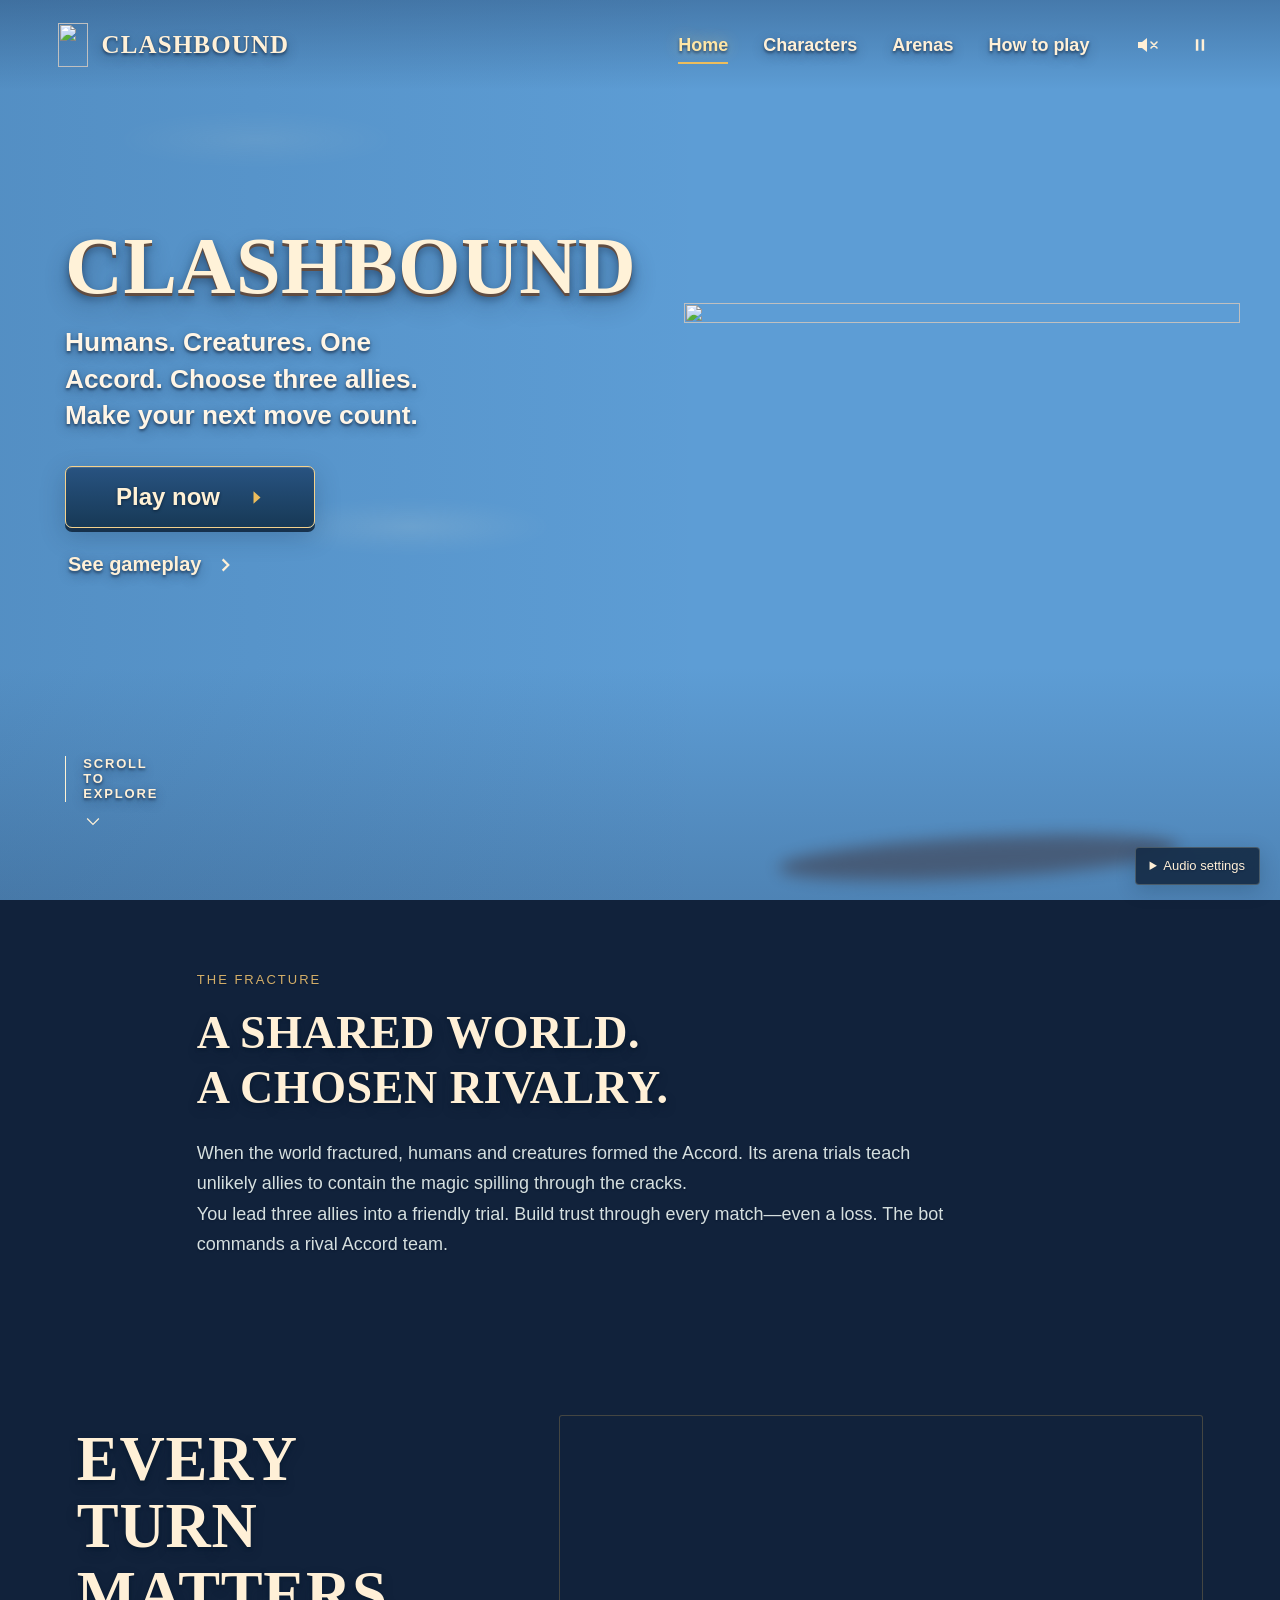
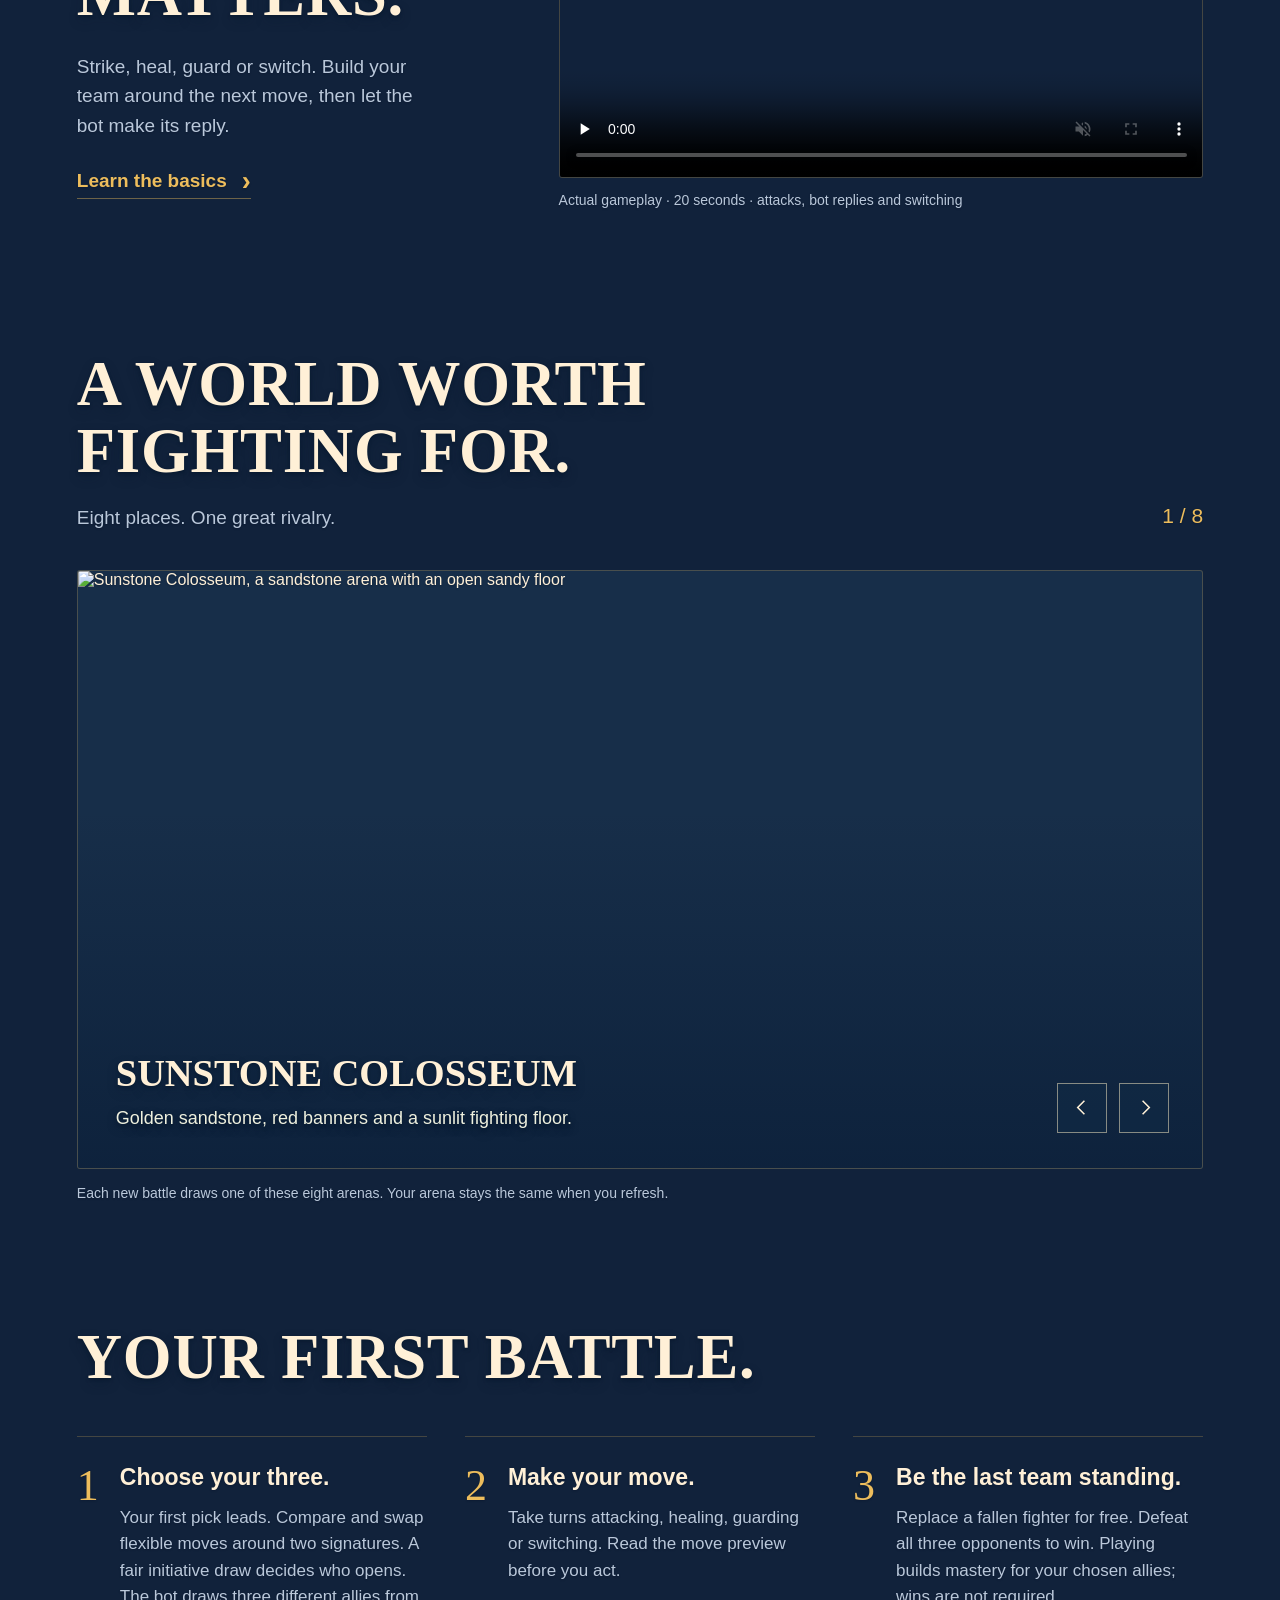
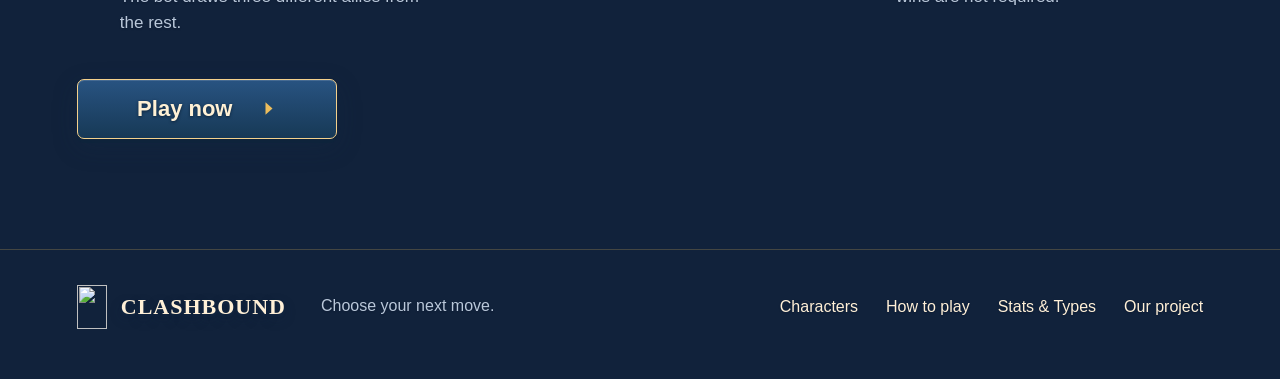
==== frontend/index.html @ 129bef14 "feat: add character mastery, clearer builds and opening initiative" ====
<!doctype html>
<html lang="en">
<head>
  <meta charset="utf-8">
  <meta name="viewport" content="width=device-width, initial-scale=1">
  <meta name="theme-color" content="#18365a">
  <meta name="description" content="Choose three fighters. Outsmart the bot. Clashbound is a turn-based fantasy battle game.">
  <title>Clashbound — Choose your next move</title>
  <link rel="preload" href="assets/homepage/fonts/Cinzel-Variable.ttf" as="font" type="font/ttf" crossorigin>
  <link rel="preload" href="assets/homepage/fonts/Barlow-Regular.ttf" as="font" type="font/ttf" crossorigin>
  <link rel="preload" href="assets/homepage/skyship/skyship.png" as="image">
  <link rel="stylesheet" href="homepage.css?v=presentation1">
  <script src="audio.js?v=presentation2" defer></script>
  <script src="homepage.js?v=presentation1" defer></script>
</head>
<body class="homepage">
  <a class="skip-link" href="#main">Skip to content</a>
  <header class="site-header">
    <a class="wordmark" href="index.html" aria-label="Clashbound home"><img class="brand-emblem" src="assets/homepage/clashbound-emblem.svg" width="34" height="48" alt=""><span class="brand-type">Clashbound</span></a>
    <nav class="desktop-nav" aria-label="Main navigation">
      <a href="#home" aria-current="page">Home</a>
      <a href="characters.html">Characters</a>
      <a href="#arenas">Arenas</a>
      <a href="#how-to-play">How to play</a>
    </nav>
    <div class="header-actions">
      <button class="sound-toggle icon-button" id="sound-toggle" type="button" aria-pressed="false" aria-label="Turn sound on" title="Toggle sound">
        <svg viewBox="0 0 24 24" aria-hidden="true"><path d="M3 9h4l5-4v14l-5-4H3z"/><path class="sound-waves" d="M16 8a6 6 0 0 1 0 8m3-11a10 10 0 0 1 0 14"/><path class="sound-slash" d="m16 9 6 6m0-6-6 6"/></svg><span class="visually-hidden">Sound off</span>
      </button>
      <button class="motion-toggle icon-button" id="motion-toggle" type="button" aria-pressed="false" aria-label="Pause scene animation" title="Pause animation"><svg viewBox="0 0 24 24" aria-hidden="true"><path class="pause-icon" d="M7 5h3v14H7zm7 0h3v14h-3z"/><path class="play-icon" d="m8 5 11 7-11 7z"/></svg></button>
      <button class="menu-toggle" id="menu-toggle" type="button" aria-label="Open navigation" aria-expanded="false" aria-controls="mobile-nav"><span></span><span></span></button>
    </div>
    <nav class="mobile-nav" id="mobile-nav" aria-label="Mobile navigation" hidden><a href="#home">Home</a><a href="characters.html">Characters</a><a href="#arenas">Arenas</a><a href="#how-to-play">How to play</a></nav>
  </header>
  <main id="main">
    <section class="hero" id="home" aria-labelledby="hero-title">
      <div class="hero-backdrop" aria-hidden="true"></div><div class="sky-drift scene-motion" aria-hidden="true"></div><div class="cloud-wisp cloud-one scene-motion" aria-hidden="true"></div><div class="cloud-wisp cloud-two scene-motion" aria-hidden="true"></div><div class="hero-shade" aria-hidden="true"></div>
      <div class="hero-dragon scene-motion"><img class="dragon-portrait" src="assets/homepage/skyship/vesperfang-sunlit-approach.png" width="1672" height="941" alt="Vesperfang flies toward Bastion, its lavender wings and scales catching the sunlight." fetchpriority="high"></div>
      <div class="hero-bastion" role="img" aria-label="Bastion stands on the skyship deck, shield ready and sword raised toward Vesperfang."><div class="bastion-ground"></div><div class="bastion-idle scene-motion"><img src="assets/homepage/skyship/bastion-ready.png" width="1225" height="1284" alt="" fetchpriority="high"><div class="blade-shine scene-motion"></div><i class="armour-glint glint-helmet scene-motion"></i><i class="armour-glint glint-shield scene-motion"></i><i class="armour-glint glint-hilt scene-motion"></i></div></div>
      <div class="hero-copy"><h1 id="hero-title">Clashbound</h1><p>Humans. Creatures. One Accord.<br class="mobile-break"> Choose three allies. Make your next move count.</p><div class="hero-buttons"><a class="gold-button" href="battle.html" data-play><span>Play now</span><svg viewBox="0 0 20 24" aria-hidden="true"><path d="m5 3 10 9-10 9V3Z"/></svg></a><a class="gameplay-link" href="#gameplay">See gameplay <svg viewBox="0 0 16 16" aria-hidden="true"><path d="m5 3 5 5-5 5"/></svg></a></div></div>
      <a class="discover" href="#gameplay"><span class="discover-line"></span><span>Scroll to explore</span><svg viewBox="0 0 24 24" aria-hidden="true"><path d="m5 9 7 7 7-7"/></svg></a>
    </section>
    <section class="accord-section section-wrap" aria-labelledby="accord-title"><p class="eyebrow">THE FRACTURE</p><h2 id="accord-title">A shared world.<br>A chosen rivalry.</h2><p>When the world fractured, humans and creatures formed the Accord. Its arena trials teach unlikely allies to contain the magic spilling through the cracks.</p><p>You lead three allies into a friendly trial. Build trust through every match—even a loss. The bot commands a rival Accord team.</p></section>
    <section class="gameplay-section section-wrap" id="gameplay" aria-labelledby="gameplay-title">
      <div class="gameplay-copy"><h2 id="gameplay-title">Every turn<br>matters.</h2><p>Strike, heal, guard or switch. Build your team around the next move, then let the bot make its reply.</p><a class="text-link" href="#how-to-play">Learn the basics <span aria-hidden="true">›</span></a></div>
      <div class="gameplay-preview">
        <video class="gameplay-video" id="gameplay-video" controls playsinline muted preload="none" poster="assets/homepage/video/gameplay-poster.jpg?v=layout1" aria-label="Actual Clashbound gameplay recording" aria-describedby="gameplay-description">
          <source src="assets/homepage/video/clashbound-gameplay.mp4?v=layout1" type="video/mp4">
          Your browser cannot play this video. <a href="assets/homepage/video/clashbound-gameplay.mp4?v=layout1">Download the gameplay recording</a>.
        </video>
        <p class="demo-meta" id="gameplay-description">Actual gameplay · 20 seconds · attacks, bot replies and switching</p>
      </div>
    </section>
    <section class="arenas-section section-wrap" id="arenas" aria-labelledby="arenas-title"><div class="section-heading"><div><h2 id="arenas-title">A world worth<br>fighting for.</h2><p>Eight places. One great rivalry.</p></div><span class="arena-count" id="arena-count" aria-live="polite">1 / 8</span></div><div class="arena-view"><img id="arena-image" src="assets/homepage/arenas/01-colosseum.png" alt="Sunstone Colosseum, a sandstone arena with an open sandy floor" loading="lazy"><div class="arena-description"><h3 id="arena-name">Sunstone Colosseum</h3><p id="arena-description">Golden sandstone, red banners and a sunlit fighting floor.</p></div><div class="arena-controls"><button id="arena-prev" type="button" aria-label="Previous arena"><svg viewBox="0 0 24 24" aria-hidden="true"><path d="m14 5-7 7 7 7"/></svg></button><button id="arena-next" type="button" aria-label="Next arena"><svg viewBox="0 0 24 24" aria-hidden="true"><path d="m10 5 7 7-7 7"/></svg></button></div></div><p class="gallery-note">Each new battle draws one of these eight arenas. Your arena stays the same when you refresh.</p></section>
    <section class="how-section section-wrap" id="how-to-play" aria-labelledby="how-title"><h2 id="how-title">Your first battle.</h2><ol class="how-steps"><li><span class="step-number" aria-hidden="true">1</span><div><h3>Choose your three.</h3><p>Your first pick leads. Compare and swap flexible moves around two signatures. A fair initiative draw decides who opens. The bot draws three different allies from the rest.</p></div></li><li><span class="step-number" aria-hidden="true">2</span><div><h3>Make your move.</h3><p>Take turns attacking, healing, guarding or switching. Read the move preview before you act.</p></div></li><li><span class="step-number" aria-hidden="true">3</span><div><h3>Be the last team standing.</h3><p>Replace a fallen fighter for free. Defeat all three opponents to win. Playing builds mastery for your chosen allies; wins are not required.</p></div></li></ol><a class="gold-button" href="battle.html" data-play><span>Play now</span><svg viewBox="0 0 20 24" aria-hidden="true"><path d="m5 3 10 9-10 9V3Z"/></svg></a></section>
  </main>
  <footer class="site-footer section-wrap"><a class="wordmark" href="#home"><img class="brand-emblem" src="assets/homepage/clashbound-emblem.svg" width="28" height="40" alt=""><span class="brand-type">Clashbound</span></a><p>Choose your next move.</p><div><a href="characters.html">Characters</a><a href="#how-to-play">How to play</a><a href="guide.html">Stats &amp; Types</a><a href="https://github.com/Zain-ux-lab/Clashbound" target="_blank" rel="noopener noreferrer">Our project</a></div></footer>
  <details class="audio-panel"><summary>Audio settings</summary><div><label for="music-volume">Music <output id="music-value">25%</output></label><input id="music-volume" type="range" min="0" max="100" value="25"><label for="effects-volume">Click sounds <output id="effects-value">40%</output></label><input id="effects-volume" type="range" min="0" max="100" value="40"><p id="audio-status" role="status">Music is enabled. If playback is blocked, click or tap to start.</p></div><p class="music-credit"><a href="https://incompetech.com/music/royalty-free/index.html?Search=Search&amp;isrc=USUAN1100848" target="_blank" rel="noopener noreferrer">Heroic Age</a> by Kevin MacLeod · <a href="https://creativecommons.org/licenses/by/4.0/" target="_blank" rel="noopener noreferrer">CC BY 4.0</a></p></details>
  <audio id="theme-music" src="assets/homepage/audio/heroic-age.mp3" loop preload="none"></audio>
</body>
</html>
---- frontend/homepage.css ----
@font-face{font-family:Cinzel;src:url('assets/homepage/fonts/Cinzel-Variable.ttf') format('truetype');font-style:normal;font-weight:400 900;font-display:swap}
@font-face{font-family:Barlow;src:url('assets/homepage/fonts/Barlow-Regular.ttf') format('truetype');font-style:normal;font-weight:400;font-display:swap}
@font-face{font-family:Barlow;src:url('assets/homepage/fonts/Barlow-SemiBold.ttf') format('truetype');font-style:normal;font-weight:600 800;font-display:swap}
:root{--ink:#11223b;--blue:#18365a;--cream:#fff0d7;--gold:#edbd5c;--muted:#bac8da;--line:rgba(237,189,92,.23);color-scheme:dark;font-family:Barlow,sans-serif;color:var(--cream);background:var(--ink)}
*{box-sizing:border-box}html{scroll-behavior:smooth;scroll-padding-top:28px}body{margin:0;overflow-x:hidden}a{color:inherit;text-decoration:none}button,input{font:inherit}button{color:inherit;cursor:pointer}button:disabled{cursor:wait}button,summary,a{-webkit-tap-highlight-color:transparent}button{border:0}img{max-width:100%;display:block}svg{display:block}button[hidden],[hidden]{display:none!important}h1,h2,h3,p{margin:0}h1,h2{font-family:Cinzel,Georgia,serif;font-weight:600;text-transform:uppercase}h2{font-size:clamp(40px,4.9vw,70px);line-height:1.07;letter-spacing:.012em}h3{font-weight:600;font-size:26px}p{font-size:19px;line-height:1.55;color:var(--muted)}a:focus-visible,button:focus-visible,summary:focus-visible,input:focus-visible{outline:3px solid var(--gold);outline-offset:6px}::selection{background:#bf8538;color:#fff}section{scroll-margin-top:24px}.section-wrap{max-width:1440px;margin:0 auto;padding:0 6%}.visually-hidden{position:absolute;width:1px;height:1px;margin:-1px;padding:0;border:0;overflow:hidden;clip:rect(0,0,0,0);white-space:nowrap}.skip-link{position:fixed;z-index:100;left:20px;top:-100px;padding:14px 20px;background:var(--cream);color:var(--ink)}.skip-link:focus{top:16px}
.site-header{position:absolute;top:0;left:0;width:100%;z-index:10;display:flex;align-items:center;gap:36px;padding:23px 4.5%;background:linear-gradient(#132c5050,transparent)}.wordmark{display:inline-flex;align-items:center;gap:14px;flex-shrink:0}.brand-emblem{width:30px;height:44px}.brand-type{font-family:Cinzel,Georgia,serif;font-weight:600;text-transform:uppercase;font-size:25px;letter-spacing:.045em}.desktop-nav{margin-left:auto;display:flex;align-items:center;gap:35px}.desktop-nav a{position:relative;font-size:18px;font-weight:600;padding:11px 0;transition:color .2s,text-shadow .2s}.desktop-nav a:after{content:'';position:absolute;left:0;bottom:3px;width:100%;height:2px;background:var(--gold);transform:scaleX(0);transition:transform .2s;transform-origin:left}.desktop-nav a:hover,.desktop-nav a[aria-current=page]{color:#ffe6a5;text-shadow:0 0 16px #ffcf6970}.desktop-nav a:hover:after,.desktop-nav a[aria-current=page]:after{transform:scaleX(1)}.header-actions{display:flex;gap:9px;align-items:center}.icon-button,.sound-toggle{width:44px;height:44px;background:transparent;display:grid;place-items:center;border:1px solid transparent;border-radius:50%;transition:background .2s,box-shadow .2s}.icon-button:hover,.sound-toggle:hover{background:#152e596b;box-shadow:0 0 18px #efc66733}.sound-toggle svg{width:24px;height:24px;fill:var(--cream)}.sound-toggle svg path:not(:first-child){stroke:var(--cream);stroke-width:1.6;fill:none;stroke-linecap:round}.sound-toggle .sound-waves{display:none}.sound-toggle[aria-pressed=true] .sound-waves{display:block}.sound-toggle[aria-pressed=true] .sound-slash{display:none}.motion-toggle svg{width:20px;height:20px;fill:var(--cream)}.motion-toggle .play-icon{display:none}.motion-toggle[aria-pressed=true] .play-icon{display:block}.motion-toggle[aria-pressed=true] .pause-icon{display:none}.menu-toggle{display:none;width:44px;height:44px;background:transparent;padding:11px}.menu-toggle span{height:2px;display:block;margin:6px 0;background:var(--cream)}.mobile-nav{position:absolute;top:76px;left:4%;right:4%;padding:15px;background:#11243af5;border:1px solid var(--line);box-shadow:0 15px 40px #07162855}.mobile-nav a{display:block;padding:15px;font-size:20px}
.hero{height:100svh;min-height:650px;max-height:1100px;position:relative;isolation:isolate;overflow:hidden;background:#5d9dd5}.hero-backdrop,.sky-drift,.hero-shade{position:absolute;inset:0;z-index:-3}.hero-backdrop{background:url('assets/homepage/skyship/skyship.png') center/cover no-repeat}.sky-drift{background:url('assets/homepage/skyship/skyship.png') center/cover no-repeat;mask-image:linear-gradient(90deg,#000 0 58%,transparent 82%),linear-gradient(#000,transparent 55%);mask-composite:intersect;animation:sky-drift 24s ease-in-out infinite alternate;opacity:.32;z-index:-2}.hero-shade{z-index:-1;background:linear-gradient(90deg,#17345422,transparent 55%),linear-gradient(0deg,#19274238,transparent 26%)}.cloud-wisp{position:absolute;z-index:-2;width:24%;height:7%;background:#fff9df;border-radius:50%;filter:blur(18px);opacity:.12;animation:cloud-drift 35s ease-in-out infinite alternate;pointer-events:none;mask-image:radial-gradient(ellipse,#000,transparent 69%)}.cloud-one{left:20%;top:55%}.cloud-two{left:8%;top:12%;animation-duration:45s;opacity:.08}.hero-copy{position:absolute;z-index:3;left:5.1%;top:25%;width:49%;max-width:780px}.hero-copy h1{font-size:clamp(58px,7.15vw,125px);line-height:1.02;color:#fff2d8;white-space:nowrap;letter-spacing:.012em;text-shadow:0 3px 0 #614d42,0 5px 9px #173152a6,0 12px 25px #11213b55}.hero-copy p{max-width:400px;color:#fff5e6;font-size:clamp(20px,2.05vw,30px);font-weight:600;line-height:1.4;margin-top:17px;text-shadow:0 2px 8px #234875b0}.mobile-break{display:none}.hero-buttons{display:flex;flex-direction:column;align-items:flex-start;margin-top:32px;gap:19px}.gold-button{position:relative;display:flex;align-items:center;justify-content:center;gap:30px;min-width:250px;min-height:62px;padding:15px 28px;background:linear-gradient(180deg,#285381,#173956);color:#fff1d5;font-size:24px;font-weight:600;border:1px solid #f4d18c;border-radius:7px;box-shadow:inset 0 1px 0 #ffffff24,0 4px 0 #0d243bd9,0 8px 24px #142c4840;transition:background .25s,box-shadow .25s,transform .25s}.gold-button:before{content:none}.gold-button:hover{background:linear-gradient(180deg,#326393,#1d4268);box-shadow:inset 0 1px 0 #ffffff38,0 4px 0 #0d243bd9,0 0 24px #f6ce7855;transform:translateY(-2px)}.gold-button:focus-visible{outline-offset:4px;outline-color:#fff0b7}.gold-button svg{width:14px;height:21px;fill:var(--gold)}.gameplay-link{display:flex;align-items:center;gap:16px;font-size:20px;font-weight:600;padding:6px 3px;text-shadow:0 2px 7px #24375395}.gameplay-link svg{width:18px;height:18px;stroke:currentColor;stroke-width:2;fill:none}.gameplay-link:hover{color:#fff0aa}.hero-bastion{position:absolute;bottom:1.5%;right:3.1%;width:43.5%;max-width:760px;z-index:2;pointer-events:none}.bastion-idle{position:relative;transform-origin:55% 95%;animation:breathe 5s ease-in-out infinite}.bastion-idle>img{width:100%;height:auto}.bastion-ground{position:absolute;bottom:1.5%;left:17%;right:11%;height:7%;border-radius:50%;background:#392222;filter:blur(8px);opacity:.43;transform:rotate(-3deg)}.blade-shine{position:absolute;inset:0;background:linear-gradient(116deg,transparent 0 30%,#fffbe9bb 31%,#fff 32%,transparent 34% 100%);mask:url('assets/homepage/skyship/bastion-ready.png') center/100% 100% no-repeat;clip-path:polygon(22% 0,43% 0,76% 25%,65% 32%,25% 10%);opacity:0;animation:blade-shine 8s ease-in-out infinite;background-size:250% 100%;pointer-events:none}.armour-glint{position:absolute;width:23px;height:23px;background:radial-gradient(circle,#fffbe7 0 5%,transparent 42%);opacity:0;animation:glint 8s ease-in-out infinite}.armour-glint:before,.armour-glint:after{content:'';position:absolute;inset:48% 0;background:linear-gradient(90deg,transparent,#fff,transparent)}.armour-glint:after{transform:rotate(90deg)}.glint-helmet{left:47%;top:24%;animation-delay:1.3s}.glint-shield{left:16%;top:48%;animation-delay:3.9s}.glint-hilt{left:68%;top:29%;animation-delay:6s}.hero-dragon{position:absolute;left:29%;top:-9%;width:42%;z-index:1;pointer-events:auto;animation:flight-bob 7s ease-in-out infinite}.dragon-portrait{width:100%;height:auto;display:block;filter:drop-shadow(0 5px 4px #1a29553b);transition:filter .5s ease,transform .5s ease}.hero-dragon noscript img{transform:scaleX(-1)}.discover{position:absolute;left:5.1%;bottom:7.7%;font-size:13px;letter-spacing:.14em;display:grid;grid-template-columns:1px auto;grid-template-rows:auto auto;column-gap:17px;align-items:end;max-width:100px;text-transform:uppercase;font-weight:600;text-shadow:0 1px 5px #142f58}.discover-line{grid-row:1/3;height:46px;width:1px;background:#fff3d5;align-self:start}.discover svg{width:20px;height:20px;stroke:var(--cream);fill:none;stroke-width:1.5;margin-top:10px;animation:scroll-nudge 3s ease-in-out infinite}
.gameplay-section{display:grid;grid-template-columns:1fr 1.6fr;gap:7%;align-items:center;padding-top:120px;padding-bottom:125px}.gameplay-copy p{max-width:350px;margin:24px 0}.text-link{display:inline-flex;align-items:center;gap:15px;color:var(--gold);font-size:19px;font-weight:600;background:transparent;padding:6px 0;border-bottom:1px solid #edbd5c6b}.text-link:hover{color:#ffe5a1}.text-link span{font-size:27px;line-height:.7}.gameplay-video{display:block;width:100%;height:auto;aspect-ratio:16/9;object-fit:contain;background:#11223b;border:1px solid var(--line);border-radius:3px}.demo-meta{padding-top:12px;color:var(--muted);font-size:14px;line-height:1.5}.arenas-section{padding-top:15px;padding-bottom:120px}.section-heading{display:flex;justify-content:space-between;align-items:end;gap:30px;margin-bottom:38px}.section-heading p{margin-top:18px}.arena-count{font-size:21px;color:var(--gold);margin-bottom:4px;white-space:nowrap}.arena-view{position:relative;aspect-ratio:16/8.5;overflow:hidden;border:1px solid var(--line);border-radius:3px;background:#172e49}.arena-view>img{width:100%;height:100%;object-fit:cover}.arena-view:after{content:'';position:absolute;inset:40% 0 0;background:linear-gradient(transparent,#0c203ad9)}.arena-description{position:absolute;z-index:1;bottom:35px;left:38px;right:180px}.arena-description h3{font-family:Cinzel,Georgia,serif;font-weight:600;text-transform:uppercase;font-size:clamp(28px,3vw,42px);line-height:1.1}.arena-description p{margin-top:10px;font-size:18px;color:#eef0de}.arena-controls{position:absolute;right:33px;bottom:35px;display:flex;gap:12px;z-index:2}.arena-controls button{width:50px;height:50px;background:#122c4770;border:1px solid #fff0c680;display:grid;place-items:center;transition:background .2s}.arena-controls button:hover{background:#edbd5c;color:#153353}.arena-controls svg{fill:none;stroke:currentColor;stroke-width:1.6;width:23px;height:23px}.gallery-note{font-size:14px;margin-top:14px}.how-section{padding-bottom:110px}.how-steps{list-style:none;display:grid;grid-template-columns:repeat(3,1fr);gap:38px;padding:0;margin:45px 0 42px}.how-steps li{display:flex;gap:21px;padding-top:27px;border-top:1px solid var(--line)}.step-number{font-family:Cinzel,Georgia,serif;color:var(--gold);font-size:44px;line-height:1}.how-steps h3{font-size:23px;line-height:1.2}.how-steps p{font-size:17px;margin-top:13px}.how-section>.gold-button{width:260px;font-size:22px;min-height:60px}.site-footer{padding-top:35px;padding-bottom:50px;border-top:1px solid var(--line);display:flex;align-items:center;gap:35px}.site-footer .brand-type{font-size:22px}.site-footer p{font-size:16px}.site-footer>div{display:flex;gap:28px;margin-left:auto;font-size:16px}.site-footer a:hover{color:var(--gold)}.audio-panel{position:fixed;right:20px;bottom:15px;z-index:20;font-size:13px;color:var(--cream);background:#162d48ed;border:1px solid #fff4cd35;box-shadow:0 5px 20px #06172c33;border-radius:4px;backdrop-filter:blur(12px)}.audio-panel summary{cursor:pointer;padding:10px 14px;min-height:36px}.audio-panel>div{width:250px;padding:10px 18px 17px}.audio-panel label{display:flex;justify-content:space-between;margin:10px 0 7px;font-size:15px}.audio-panel input{width:100%;accent-color:var(--gold)}.audio-panel p{font-size:13px;line-height:1.4;margin-top:12px}
.characters-page .site-header{position:relative;background:var(--blue);border-bottom:1px solid var(--line)}.characters-page .sound-toggle span{display:none}.button{display:inline-flex;align-items:center;justify-content:center;padding:13px 22px;font-size:18px;background:var(--gold);color:var(--ink);font-weight:600}.button-outline{background:transparent;color:var(--cream);border:1px solid var(--line)}.button:hover{border-color:var(--gold);box-shadow:0 0 16px #edbd5c30}.button-small{font-size:16px;padding:11px 17px}.character-catalog{padding-top:70px;padding-bottom:85px}.catalog-title{display:flex;justify-content:space-between;align-items:end;gap:45px}.catalog-title h1{font-size:clamp(45px,6vw,80px)}.catalog-title p{max-width:440px}.character-index{display:flex;flex-wrap:wrap;gap:10px 20px;margin:36px 0 55px;padding:20px 0;border-block:1px solid var(--line)}.character-index a{font-size:17px;color:var(--gold)}.character-index a:hover{text-decoration:underline}.catalog-grid{display:grid;grid-template-columns:repeat(2,1fr);gap:35px}.catalog-character{display:grid;grid-template-columns:42% 58%;align-items:center;position:relative;padding:35px 20px;border:1px solid var(--line);background:linear-gradient(135deg,#21415d50,transparent);min-height:335px;scroll-margin-top:20px}.catalog-art{height:250px;display:flex;align-items:center;justify-content:center}.catalog-art img{width:100%;max-height:100%;object-fit:contain;filter:drop-shadow(0 8px 10px #030e2490)}.catalog-copy{padding:0 12px 0 20px}.catalog-copy h2{font-size:clamp(24px,2.8vw,40px);overflow-wrap:anywhere}.catalog-copy .category,.catalog-copy>span{color:var(--gold);font-size:14px}.catalog-copy .character-archetype{font-weight:600;margin:10px 0;color:var(--cream);font-size:17px}.catalog-copy p{font-size:16px;margin:12px 0 16px}.catalog-copy a{font-size:16px;color:var(--gold)}.catalog-copy a:hover{text-decoration:underline}
@keyframes flight-bob{0%,100%{translate:0 0}50%{translate:0 -5px}}@keyframes breathe{0%,100%{scale:1 1}50%{scale:1 1.004}}@keyframes sky-drift{from{translate:0 0;scale:1}to{translate:14px -3px;scale:1.025}}@keyframes cloud-drift{from{translate:0 0}to{translate:90px -8px}}@keyframes blade-shine{0%,12%,45%,100%{opacity:0;background-position:0 0}18%{opacity:.85}32%{opacity:.9;background-position:100% 0}40%{opacity:0;background-position:100% 0}}@keyframes glint{0%,10%,22%,100%{opacity:0;scale:.3}15%{opacity:.85;scale:1}}@keyframes scroll-nudge{0%,75%,100%{translate:0 0}85%{translate:0 5px}}
.motion-paused .scene-motion,.page-paused *,.hero-offscreen .scene-motion{animation-play-state:paused!important}.motion-paused .discover svg{animation-play-state:paused}
@media(min-width:1700px){.hero-copy{top:25%;left:7%}.hero-bastion{right:6%}.hero-dragon{left:29%;width:42%;top:-7%}.discover{left:7%}}
@media(max-width:1050px){.site-header{gap:20px;padding:18px 4%}.desktop-nav{gap:22px}.brand-type{font-size:22px}.hero-copy{top:27%;width:51%}.hero-copy h1{font-size:7.5vw}.hero-copy p{font-size:22px;max-width:400px}.hero-bastion{width:49%;right:0}.hero-dragon{left:33%;width:48%;top:8%}.gameplay-section{gap:5%;grid-template-columns:1fr 1.4fr}.how-steps{gap:25px}.how-steps li{gap:15px}.catalog-grid{gap:20px}.catalog-character{grid-template-columns:40% 60%;padding:25px 12px}.catalog-art{height:210px}.catalog-copy{padding-left:15px}.catalog-title p{font-size:17px}.characters-page .desktop-nav{gap:18px}.characters-page .brand-type{font-size:19px}.characters-page .button-small{padding:10px}}
@media(max-width:760px){.desktop-nav{display:none}.header-actions{margin-left:auto;gap:4px}.site-header{padding:15px 5%}.brand-type{font-size:22px}.brand-emblem{height:39px;width:28px}.menu-toggle{display:block}.hero{min-height:870px;max-height:none;height:100svh}.hero-backdrop{background-position:61% center}.sky-drift{background-position:61% center}.hero-copy{top:135px;left:6%;width:88%;max-width:520px}.hero-copy h1{font-size:14vw;max-width:100%}.hero-copy p{font-size:22px;line-height:1.3;max-width:290px;margin-top:16px}.mobile-break{display:block}.hero-buttons{margin-top:25px;gap:13px}.gold-button{font-size:23px;min-width:245px;min-height:58px;padding:13px 27px}.gameplay-link{font-size:18px}.hero-dragon{width:68%;left:1%;top:44%;z-index:1}.hero-bastion{width:87%;right:-15%;bottom:1.5%;max-width:620px}.bastion-ground{left:20%;right:10%;height:5%}.discover{bottom:8%;left:6%;font-size:11px;max-width:90px}.gameplay-section{grid-template-columns:1fr;padding-top:70px;padding-bottom:75px;gap:30px}.gameplay-copy p{max-width:520px}.gameplay-copy h2 br{display:none}.section-wrap{padding-left:6%;padding-right:6%}h2{font-size:43px}.arena-view{aspect-ratio:4/3}.arena-description{left:23px;bottom:75px;right:24px}.arena-description h3{font-size:30px}.arena-description p{font-size:16px;max-width:390px}.arena-controls{bottom:18px;right:20px}.arena-controls button{width:42px;height:42px}.arenas-section{padding-bottom:70px}.section-heading{margin-bottom:25px}.section-heading p{font-size:18px}.how-steps{grid-template-columns:1fr;gap:20px;margin:30px 0}.how-steps li{padding-top:22px;gap:25px}.how-steps p{max-width:490px}.how-section{padding-bottom:70px}.site-footer{flex-wrap:wrap;gap:20px;padding-top:30px;padding-bottom:85px}.site-footer>div{width:100%;margin-left:0;gap:25px}.site-footer p{margin-left:auto}.audio-panel{right:12px;bottom:12px}.catalog-title{display:block}.catalog-title p{margin-top:22px}.catalog-grid{grid-template-columns:1fr}.catalog-character{min-height:315px;padding:25px;grid-template-columns:42% 58%}.catalog-copy h2{font-size:33px}.character-catalog{padding-top:50px}.characters-page .button-small{display:none}.catalog-art{height:265px}}
@media(max-width:420px){.hero-copy h1{font-size:14.5vw}.hero{min-height:820px}.brand-type{font-size:20px}.site-header{gap:8px}.wordmark{gap:9px}.icon-button,.sound-toggle{width:38px;height:40px}.menu-toggle{width:38px}.hero-dragon{width:72%;top:46%}.hero-bastion{width:93%;right:-22%;bottom:3%}.discover{bottom:7%}.catalog-character{padding:25px 10px}.catalog-copy{padding-left:14px}.catalog-copy h2{font-size:28px}.catalog-art{height:230px}.site-footer p{width:100%;margin:0}}
@media(max-height:540px) and (orientation:landscape){.hero{height:100svh;min-height:360px}.site-header{padding:8px 4%}.brand-emblem{height:33px;width:24px}.brand-type{font-size:21px}.desktop-nav{display:none}.menu-toggle{display:block}.header-actions{margin-left:auto}.hero-copy{top:25%;left:5%;width:49%}.hero-copy h1{font-size:8vw}.hero-copy p{font-size:18px;margin-top:10px;max-width:340px}.mobile-break{display:none}.hero-buttons{margin-top:20px;gap:9px}.gold-button{min-height:47px;min-width:205px;font-size:21px;padding:9px 23px}.gameplay-link{font-size:16px}.hero-bastion{width:38%;right:3%;bottom:0;max-width:none}.hero-dragon{width:42%;left:33%;top:0%}.discover{display:none}.hero-backdrop,.sky-drift{background-position:center}.audio-panel{font-size:11px}.audio-panel summary{padding:8px 10px;min-height:32px}}
@media(prefers-reduced-motion:reduce){html{scroll-behavior:auto}*,*:before,*:after{animation:none!important;transition:none!important}.blade-shine,.armour-glint{opacity:0!important}}
/* The two fighters face each other across the open sky. */
.dragon-portrait{transform:none}.hero-dragon noscript img{transform:none}

@media (min-width:761px) and (max-width:1050px) and (min-height:730px){.hero-bastion{width:62%;right:-5%;bottom:1.5%}.hero-dragon{width:56%;left:38%;top:11%}.hero-copy{top:25%;width:53%}}

.audio-settings{width:250px;padding:10px 18px 17px}.characters-page .audio-panel summary{list-style:none}

/* A steady dragon pose gets a restrained response to the pointer. */
@media (hover:hover){.hero-dragon:hover .dragon-portrait{filter:drop-shadow(0 0 13px #9768c755);transform:translateY(-3px) scale(1.015)}}
.motion-paused .hero-dragon:hover .dragon-portrait{transform:none}
.gold-button:active{transform:translateY(1px);box-shadow:inset 0 1px 0 #ffffff24,0 1px 0 #0d243bd9}
/* Soft text shadows keep the homepage readable against its artwork. */
.homepage{text-shadow:0 1px 2px #06102455}
.homepage .site-header,.homepage .hero-copy p,.homepage .gameplay-link,.homepage .discover{text-shadow:0 2px 3px #132844b3,0 4px 12px #13284466}
.homepage .brand-type{text-shadow:0 2px 3px #132844b3,0 5px 12px #13284466}
.homepage .desktop-nav a:hover,.homepage .desktop-nav a[aria-current=page]{text-shadow:0 2px 3px #132844b3,0 0 16px #ffcf6970}
.homepage h2,.homepage .arena-description h3{text-shadow:0 2px 3px #07182c99,0 5px 12px #07182c55}
.homepage .arena-description p,.homepage .demo-hud,.homepage .demo-caption{text-shadow:0 2px 3px #07182cb3,0 4px 9px #07182c80}
.homepage .gold-button{text-shadow:0 1px 3px #06182cc0}

/* Fit the complete name inside the hero copy, including narrow screens. */
.hero-copy{container-type:inline-size}
.hero-copy h1{font-size:clamp(28px,12.8cqi,110px);max-width:100%;letter-spacing:.006em}

.music-credit{padding:0 14px 12px;font-size:12px;line-height:1.5;max-width:250px}.music-credit a{text-decoration:underline;text-underline-offset:3px}

.accord-section{padding-top:70px;padding-bottom:35px;max-width:1040px;margin:auto}.accord-section .eyebrow{color:#d4af69;letter-spacing:2px;font-size:13px}.accord-section h2{font-family:Cinzel,serif;font-size:clamp(28px,4vw,46px);line-height:1.2;margin:15px 0 22px}.accord-section>p:not(.eyebrow){font-size:18px;line-height:1.7;max-width:760px;color:#d5dfdf}
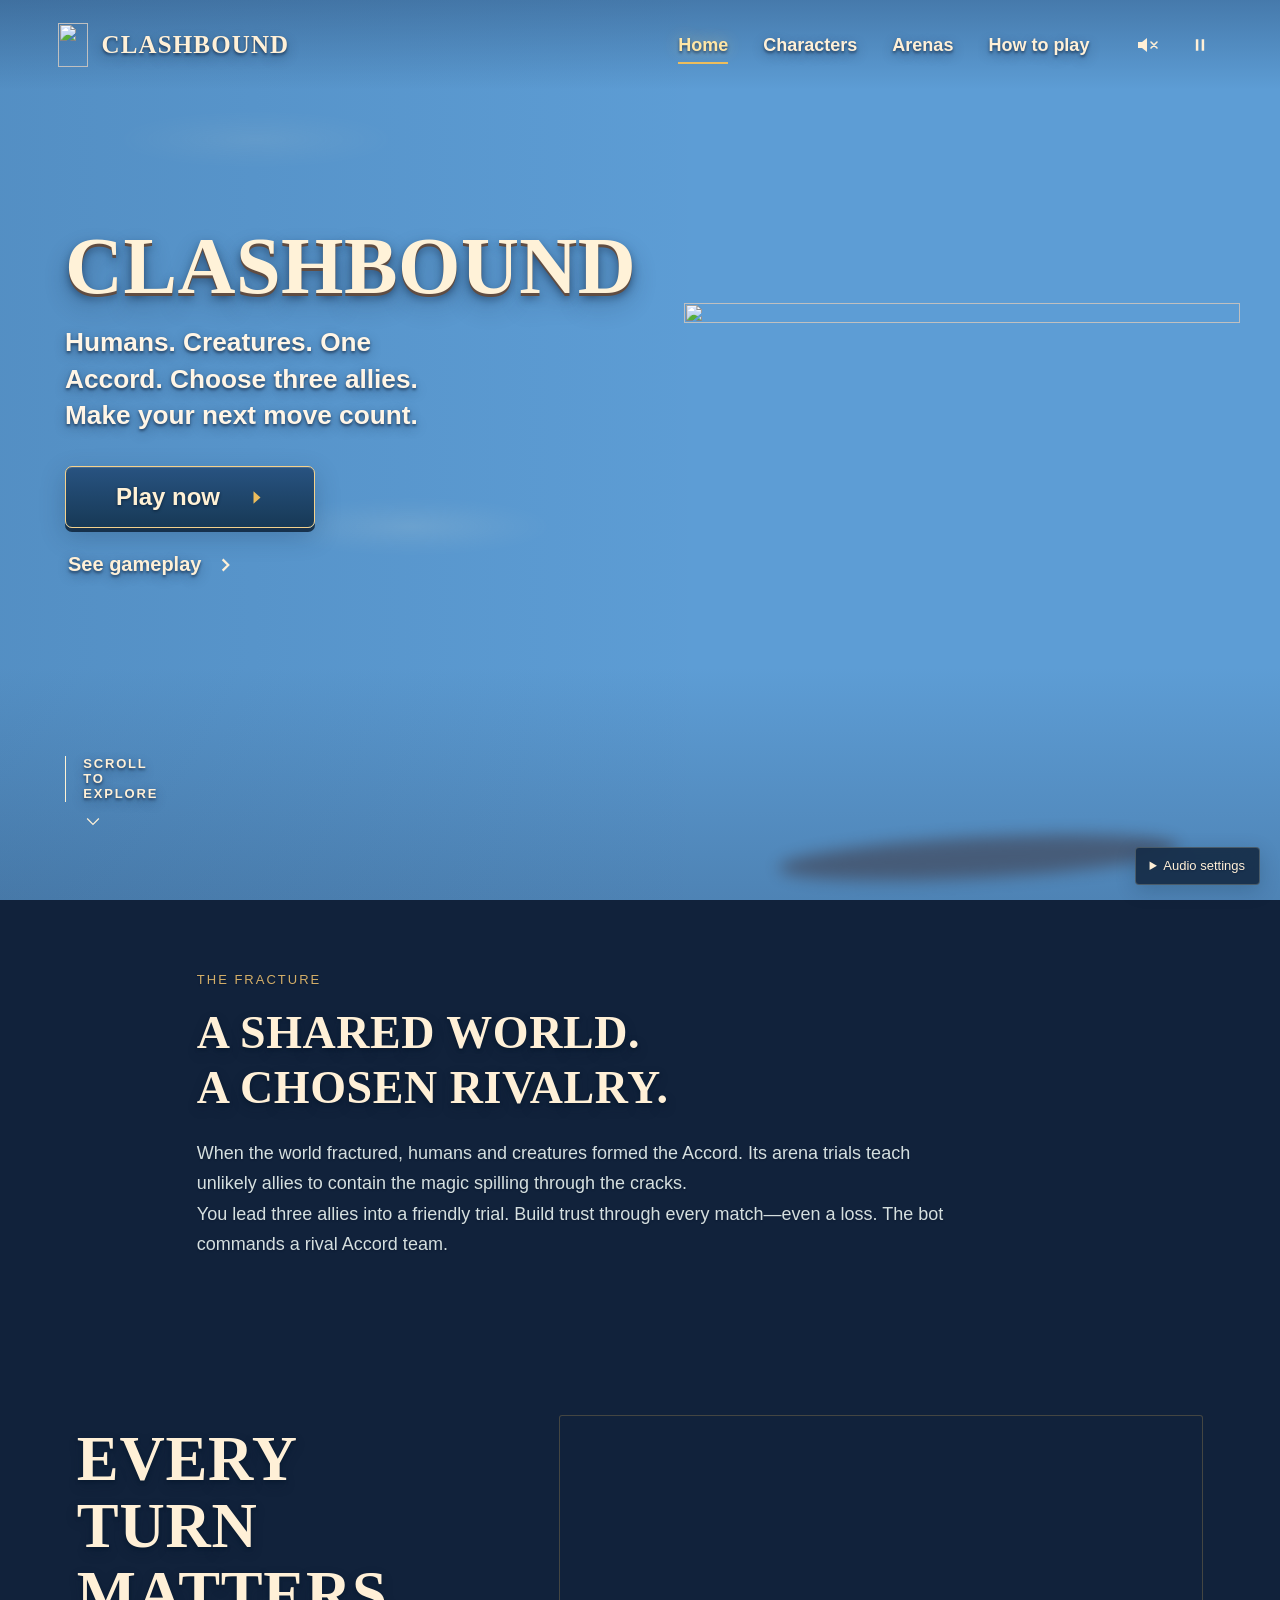
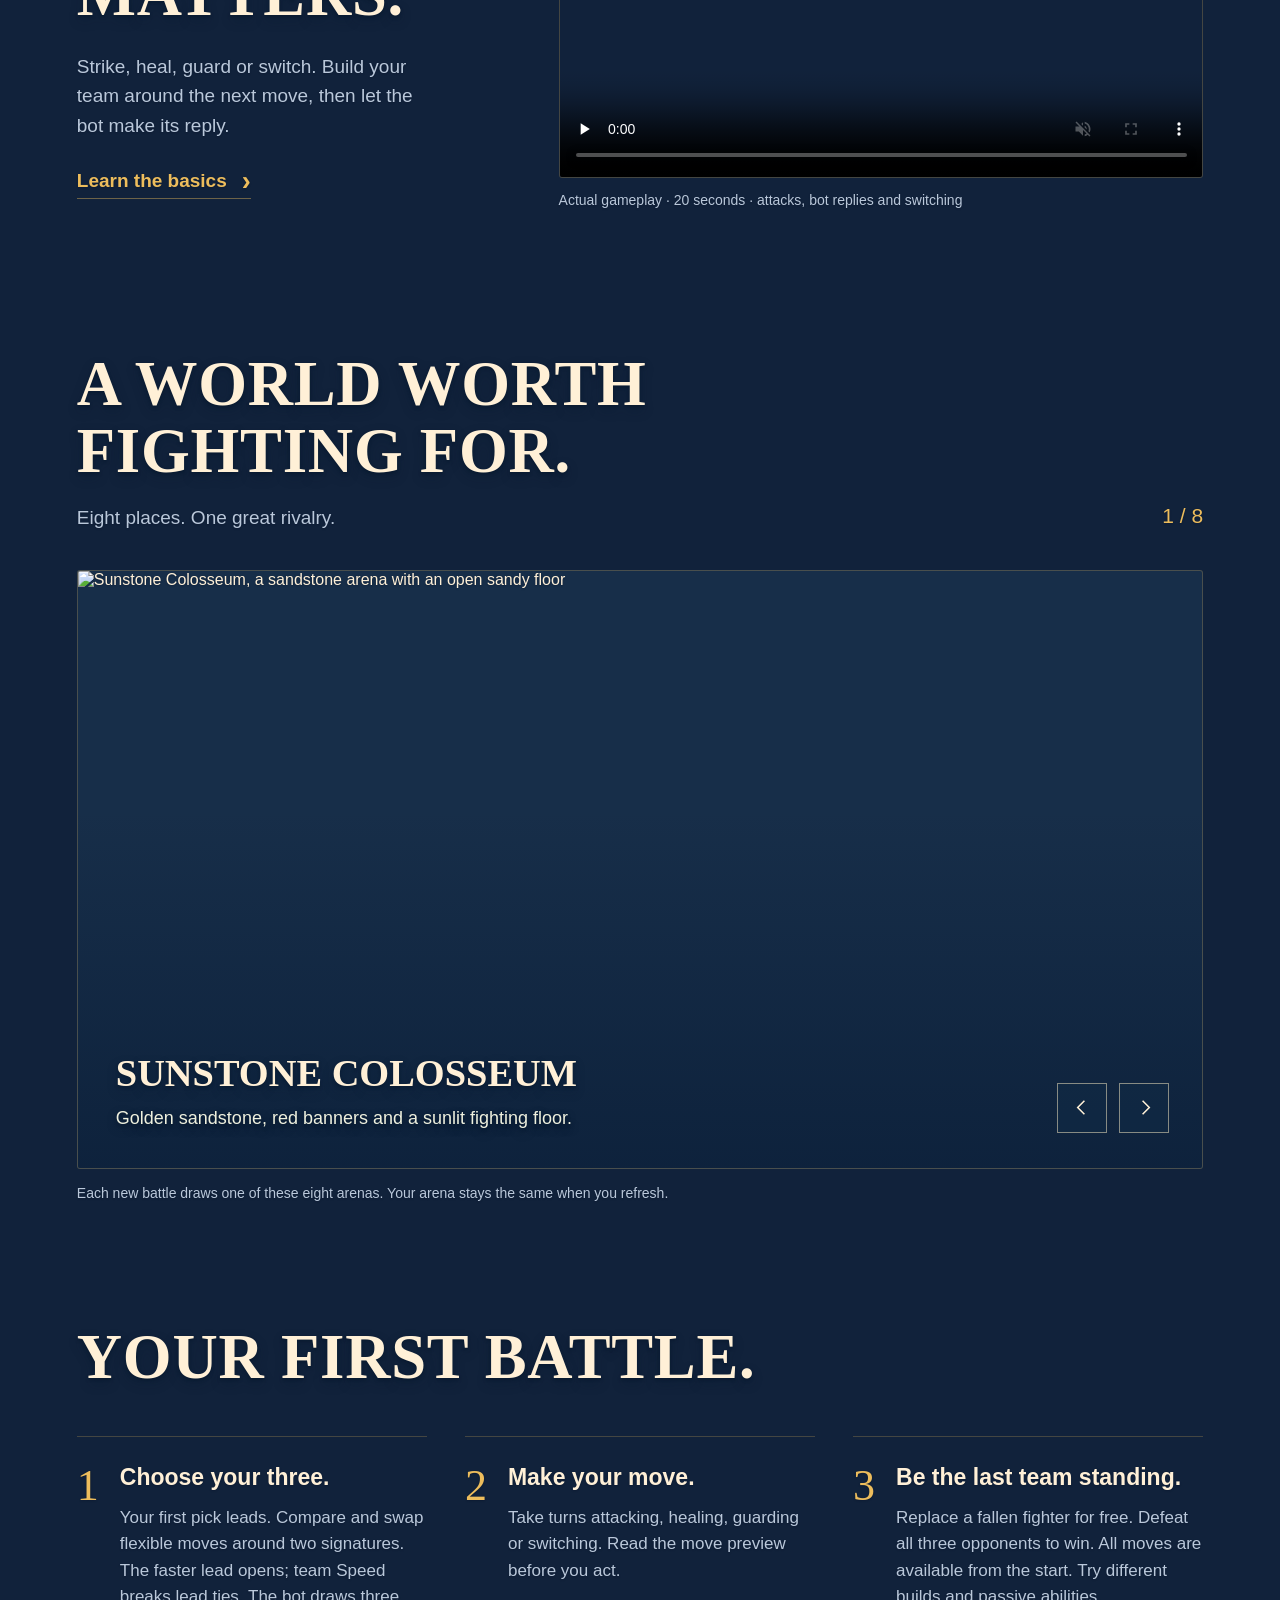
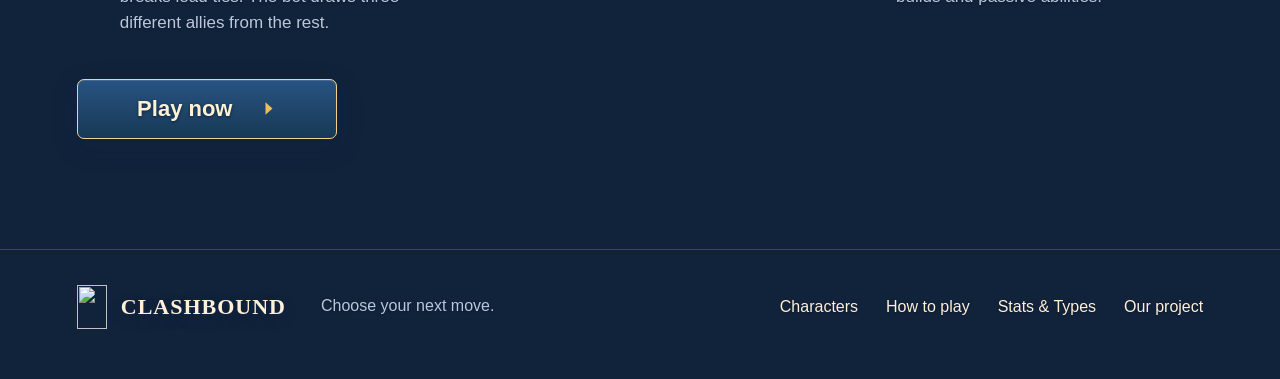
==== commit a1aac732: "feat: add character passives, unique moves and opening Speed" ====
--- a/frontend/index.html
+++ b/frontend/index.html
@@ -52,7 +52,7 @@
       </div>
     </section>
     <section class="arenas-section section-wrap" id="arenas" aria-labelledby="arenas-title"><div class="section-heading"><div><h2 id="arenas-title">A world worth<br>fighting for.</h2><p>Eight places. One great rivalry.</p></div><span class="arena-count" id="arena-count" aria-live="polite">1 / 8</span></div><div class="arena-view"><img id="arena-image" src="assets/homepage/arenas/01-colosseum.png" alt="Sunstone Colosseum, a sandstone arena with an open sandy floor" loading="lazy"><div class="arena-description"><h3 id="arena-name">Sunstone Colosseum</h3><p id="arena-description">Golden sandstone, red banners and a sunlit fighting floor.</p></div><div class="arena-controls"><button id="arena-prev" type="button" aria-label="Previous arena"><svg viewBox="0 0 24 24" aria-hidden="true"><path d="m14 5-7 7 7 7"/></svg></button><button id="arena-next" type="button" aria-label="Next arena"><svg viewBox="0 0 24 24" aria-hidden="true"><path d="m10 5 7 7-7 7"/></svg></button></div></div><p class="gallery-note">Each new battle draws one of these eight arenas. Your arena stays the same when you refresh.</p></section>
-    <section class="how-section section-wrap" id="how-to-play" aria-labelledby="how-title"><h2 id="how-title">Your first battle.</h2><ol class="how-steps"><li><span class="step-number" aria-hidden="true">1</span><div><h3>Choose your three.</h3><p>Your first pick leads. Compare and swap flexible moves around two signatures. A fair initiative draw decides who opens. The bot draws three different allies from the rest.</p></div></li><li><span class="step-number" aria-hidden="true">2</span><div><h3>Make your move.</h3><p>Take turns attacking, healing, guarding or switching. Read the move preview before you act.</p></div></li><li><span class="step-number" aria-hidden="true">3</span><div><h3>Be the last team standing.</h3><p>Replace a fallen fighter for free. Defeat all three opponents to win. Playing builds mastery for your chosen allies; wins are not required.</p></div></li></ol><a class="gold-button" href="battle.html" data-play><span>Play now</span><svg viewBox="0 0 20 24" aria-hidden="true"><path d="m5 3 10 9-10 9V3Z"/></svg></a></section>
+    <section class="how-section section-wrap" id="how-to-play" aria-labelledby="how-title"><h2 id="how-title">Your first battle.</h2><ol class="how-steps"><li><span class="step-number" aria-hidden="true">1</span><div><h3>Choose your three.</h3><p>Your first pick leads. Compare and swap flexible moves around two signatures. The faster lead opens; team Speed breaks lead ties. The bot draws three different allies from the rest.</p></div></li><li><span class="step-number" aria-hidden="true">2</span><div><h3>Make your move.</h3><p>Take turns attacking, healing, guarding or switching. Read the move preview before you act.</p></div></li><li><span class="step-number" aria-hidden="true">3</span><div><h3>Be the last team standing.</h3><p>Replace a fallen fighter for free. Defeat all three opponents to win. All moves are available from the start. Try different builds and passive abilities.</p></div></li></ol><a class="gold-button" href="battle.html" data-play><span>Play now</span><svg viewBox="0 0 20 24" aria-hidden="true"><path d="m5 3 10 9-10 9V3Z"/></svg></a></section>
   </main>
   <footer class="site-footer section-wrap"><a class="wordmark" href="#home"><img class="brand-emblem" src="assets/homepage/clashbound-emblem.svg" width="28" height="40" alt=""><span class="brand-type">Clashbound</span></a><p>Choose your next move.</p><div><a href="characters.html">Characters</a><a href="#how-to-play">How to play</a><a href="guide.html">Stats &amp; Types</a><a href="https://github.com/Zain-ux-lab/Clashbound" target="_blank" rel="noopener noreferrer">Our project</a></div></footer>
   <details class="audio-panel"><summary>Audio settings</summary><div><label for="music-volume">Music <output id="music-value">25%</output></label><input id="music-volume" type="range" min="0" max="100" value="25"><label for="effects-volume">Click sounds <output id="effects-value">40%</output></label><input id="effects-volume" type="range" min="0" max="100" value="40"><p id="audio-status" role="status">Music is enabled. If playback is blocked, click or tap to start.</p></div><p class="music-credit"><a href="https://incompetech.com/music/royalty-free/index.html?Search=Search&amp;isrc=USUAN1100848" target="_blank" rel="noopener noreferrer">Heroic Age</a> by Kevin MacLeod · <a href="https://creativecommons.org/licenses/by/4.0/" target="_blank" rel="noopener noreferrer">CC BY 4.0</a></p></details>
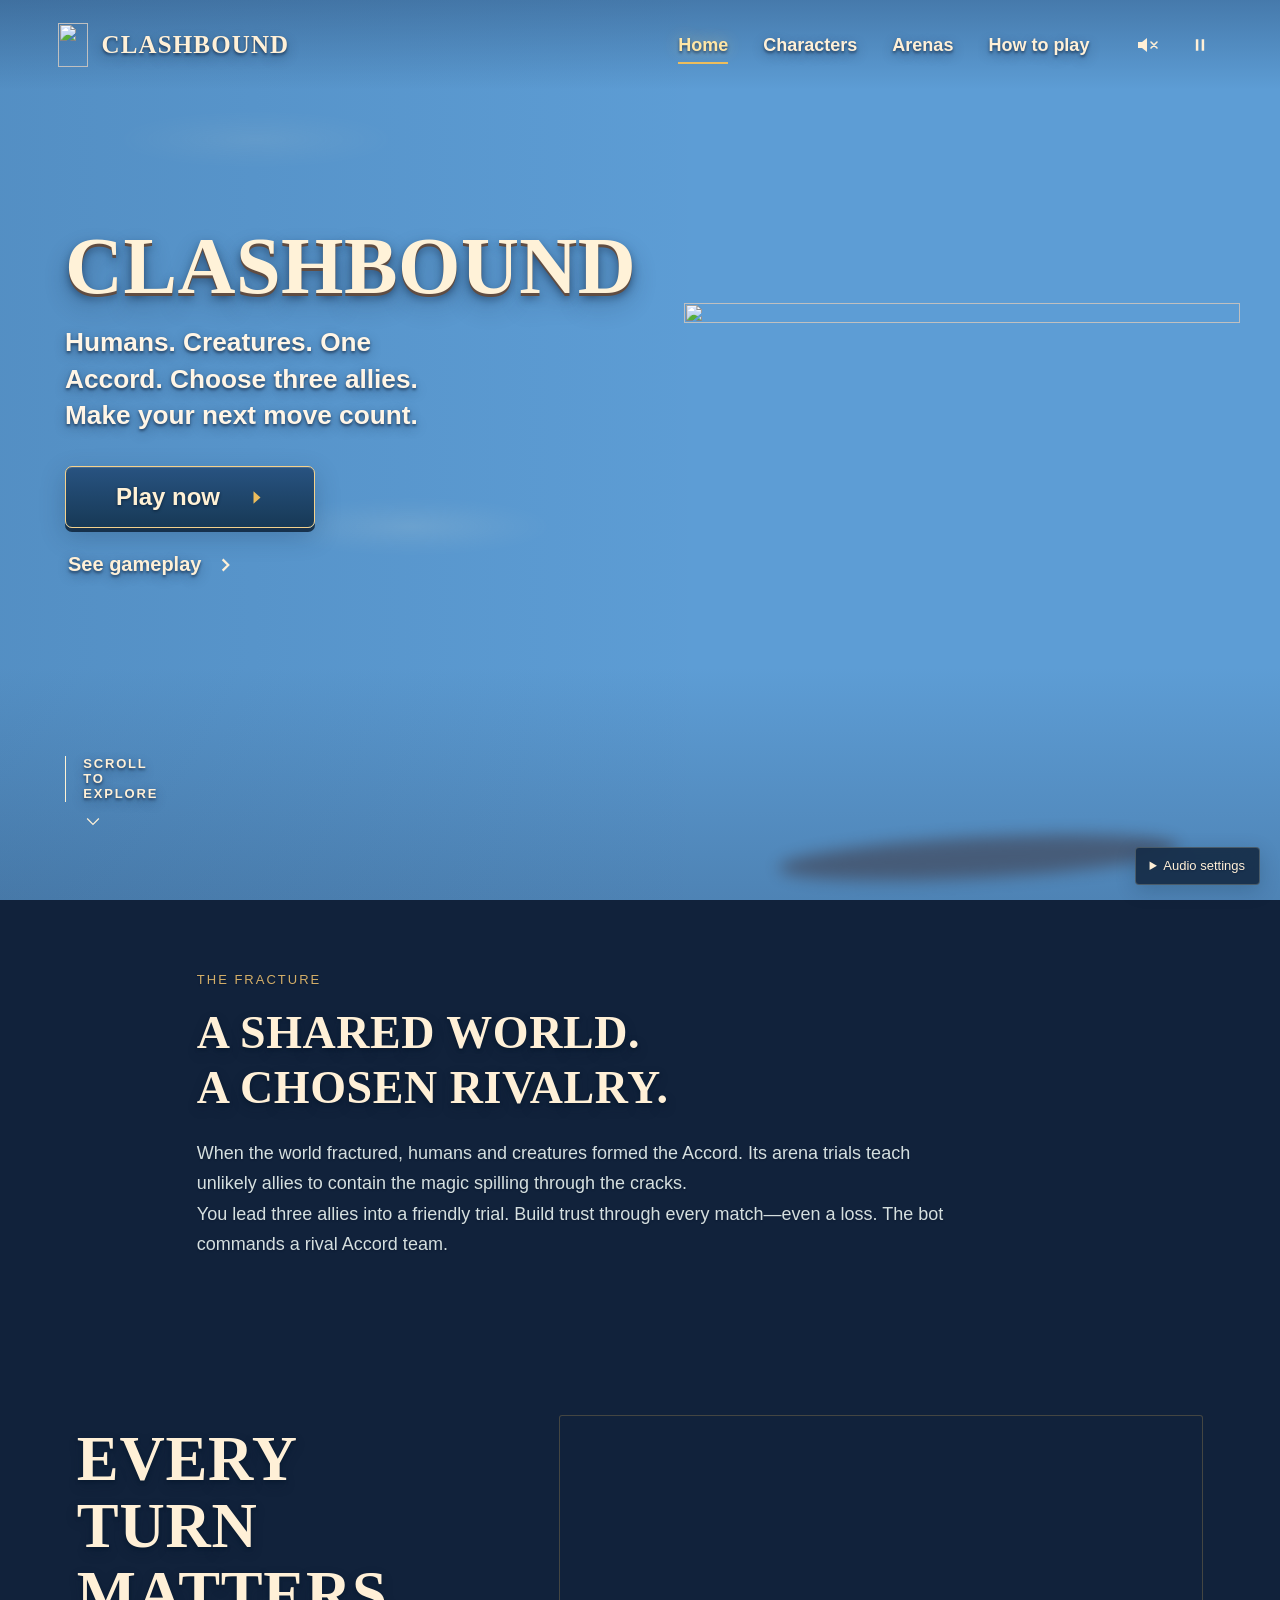
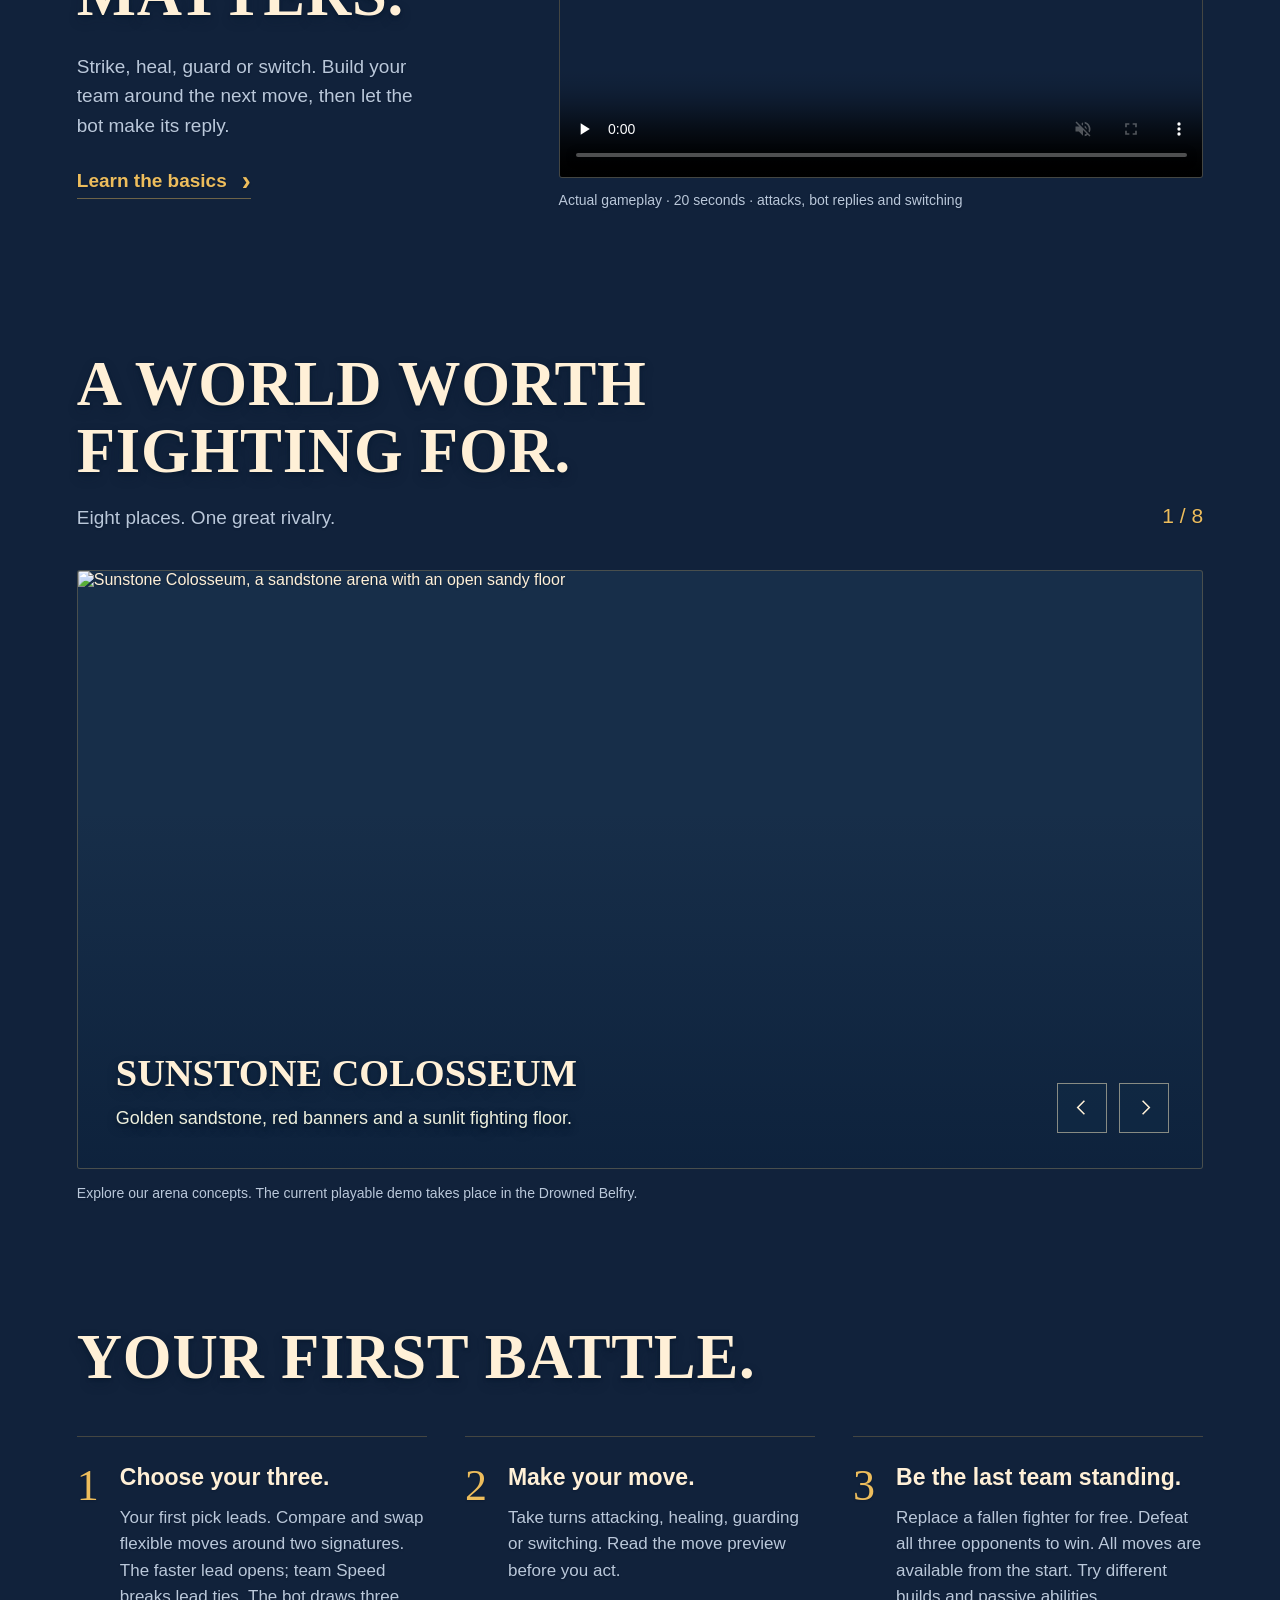
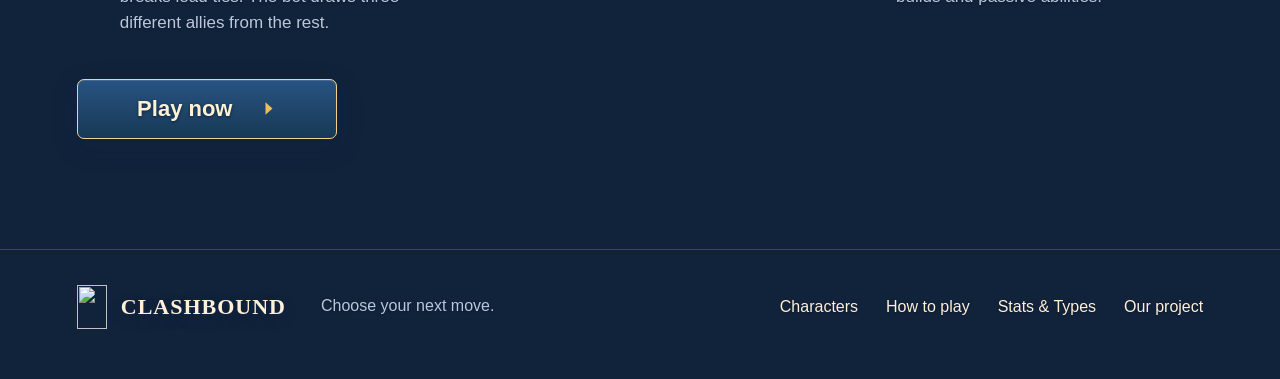
==== commit 71a97d5e: "Apply approved Shadow Theatre art to playable battle UI" ====
--- a/frontend/index.html
+++ b/frontend/index.html
@@ -4,7 +4,14 @@
   <meta charset="utf-8">
   <meta name="viewport" content="width=device-width, initial-scale=1">
   <meta name="theme-color" content="#18365a">
-  <meta name="description" content="Choose three fighters. Outsmart the bot. Clashbound is a turn-based fantasy battle game.">
+  <link rel="canonical" href="https://clashbound.onrender.com/">
+  <meta name="description" content="Play Clashbound: choose three of ten fighters, customise your moves and face a tactical bot in a turn-based browser battle.">
+  <meta property="og:type" content="website">
+  <meta property="og:title" content="Clashbound · Play the battle demo">
+  <meta property="og:description" content="A two-person browser-game project built with Python/FastAPI and JavaScript. Build a team, use unique abilities and outplay the bot.">
+  <meta property="og:url" content="https://clashbound.onrender.com/">
+  <meta property="og:image" content="https://clashbound.onrender.com/assets/arenas/shadow-battle-preview.jpg">
+  <meta name="twitter:card" content="summary_large_image">
   <title>Clashbound — Choose your next move</title>
   <link rel="preload" href="assets/homepage/fonts/Cinzel-Variable.ttf" as="font" type="font/ttf" crossorigin>
   <link rel="preload" href="assets/homepage/fonts/Barlow-Regular.ttf" as="font" type="font/ttf" crossorigin>
@@ -51,7 +58,7 @@
         <p class="demo-meta" id="gameplay-description">Actual gameplay · 20 seconds · attacks, bot replies and switching</p>
       </div>
     </section>
-    <section class="arenas-section section-wrap" id="arenas" aria-labelledby="arenas-title"><div class="section-heading"><div><h2 id="arenas-title">A world worth<br>fighting for.</h2><p>Eight places. One great rivalry.</p></div><span class="arena-count" id="arena-count" aria-live="polite">1 / 8</span></div><div class="arena-view"><img id="arena-image" src="assets/homepage/arenas/01-colosseum.png" alt="Sunstone Colosseum, a sandstone arena with an open sandy floor" loading="lazy"><div class="arena-description"><h3 id="arena-name">Sunstone Colosseum</h3><p id="arena-description">Golden sandstone, red banners and a sunlit fighting floor.</p></div><div class="arena-controls"><button id="arena-prev" type="button" aria-label="Previous arena"><svg viewBox="0 0 24 24" aria-hidden="true"><path d="m14 5-7 7 7 7"/></svg></button><button id="arena-next" type="button" aria-label="Next arena"><svg viewBox="0 0 24 24" aria-hidden="true"><path d="m10 5 7 7-7 7"/></svg></button></div></div><p class="gallery-note">Each new battle draws one of these eight arenas. Your arena stays the same when you refresh.</p></section>
+    <section class="arenas-section section-wrap" id="arenas" aria-labelledby="arenas-title"><div class="section-heading"><div><h2 id="arenas-title">A world worth<br>fighting for.</h2><p>Eight places. One great rivalry.</p></div><span class="arena-count" id="arena-count" aria-live="polite">1 / 8</span></div><div class="arena-view"><img id="arena-image" src="assets/homepage/arenas/01-colosseum.png" alt="Sunstone Colosseum, a sandstone arena with an open sandy floor" loading="lazy"><div class="arena-description"><h3 id="arena-name">Sunstone Colosseum</h3><p id="arena-description">Golden sandstone, red banners and a sunlit fighting floor.</p></div><div class="arena-controls"><button id="arena-prev" type="button" aria-label="Previous arena"><svg viewBox="0 0 24 24" aria-hidden="true"><path d="m14 5-7 7 7 7"/></svg></button><button id="arena-next" type="button" aria-label="Next arena"><svg viewBox="0 0 24 24" aria-hidden="true"><path d="m10 5 7 7-7 7"/></svg></button></div></div><p class="gallery-note">Explore our arena concepts. The current playable demo takes place in the Drowned Belfry.</p></section>
     <section class="how-section section-wrap" id="how-to-play" aria-labelledby="how-title"><h2 id="how-title">Your first battle.</h2><ol class="how-steps"><li><span class="step-number" aria-hidden="true">1</span><div><h3>Choose your three.</h3><p>Your first pick leads. Compare and swap flexible moves around two signatures. The faster lead opens; team Speed breaks lead ties. The bot draws three different allies from the rest.</p></div></li><li><span class="step-number" aria-hidden="true">2</span><div><h3>Make your move.</h3><p>Take turns attacking, healing, guarding or switching. Read the move preview before you act.</p></div></li><li><span class="step-number" aria-hidden="true">3</span><div><h3>Be the last team standing.</h3><p>Replace a fallen fighter for free. Defeat all three opponents to win. All moves are available from the start. Try different builds and passive abilities.</p></div></li></ol><a class="gold-button" href="battle.html" data-play><span>Play now</span><svg viewBox="0 0 20 24" aria-hidden="true"><path d="m5 3 10 9-10 9V3Z"/></svg></a></section>
   </main>
   <footer class="site-footer section-wrap"><a class="wordmark" href="#home"><img class="brand-emblem" src="assets/homepage/clashbound-emblem.svg" width="28" height="40" alt=""><span class="brand-type">Clashbound</span></a><p>Choose your next move.</p><div><a href="characters.html">Characters</a><a href="#how-to-play">How to play</a><a href="guide.html">Stats &amp; Types</a><a href="https://github.com/Zain-ux-lab/Clashbound" target="_blank" rel="noopener noreferrer">Our project</a></div></footer>
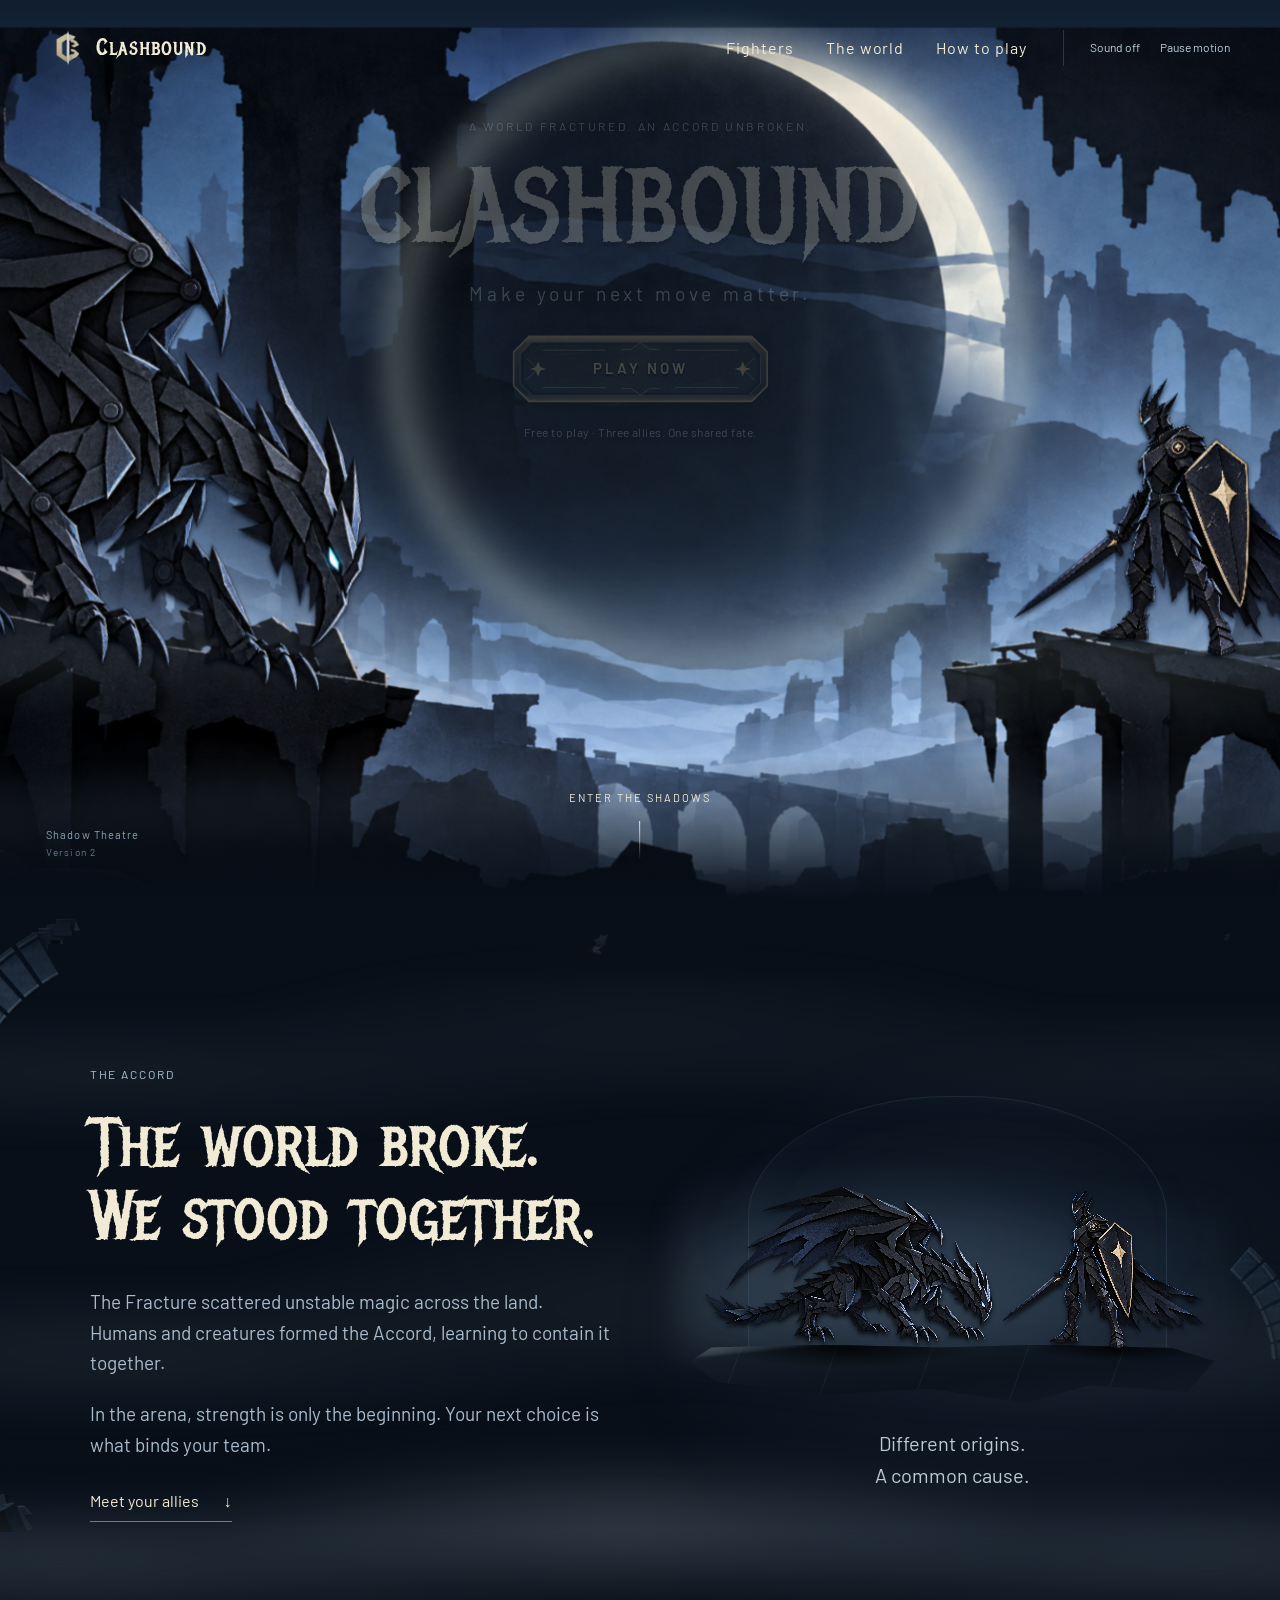
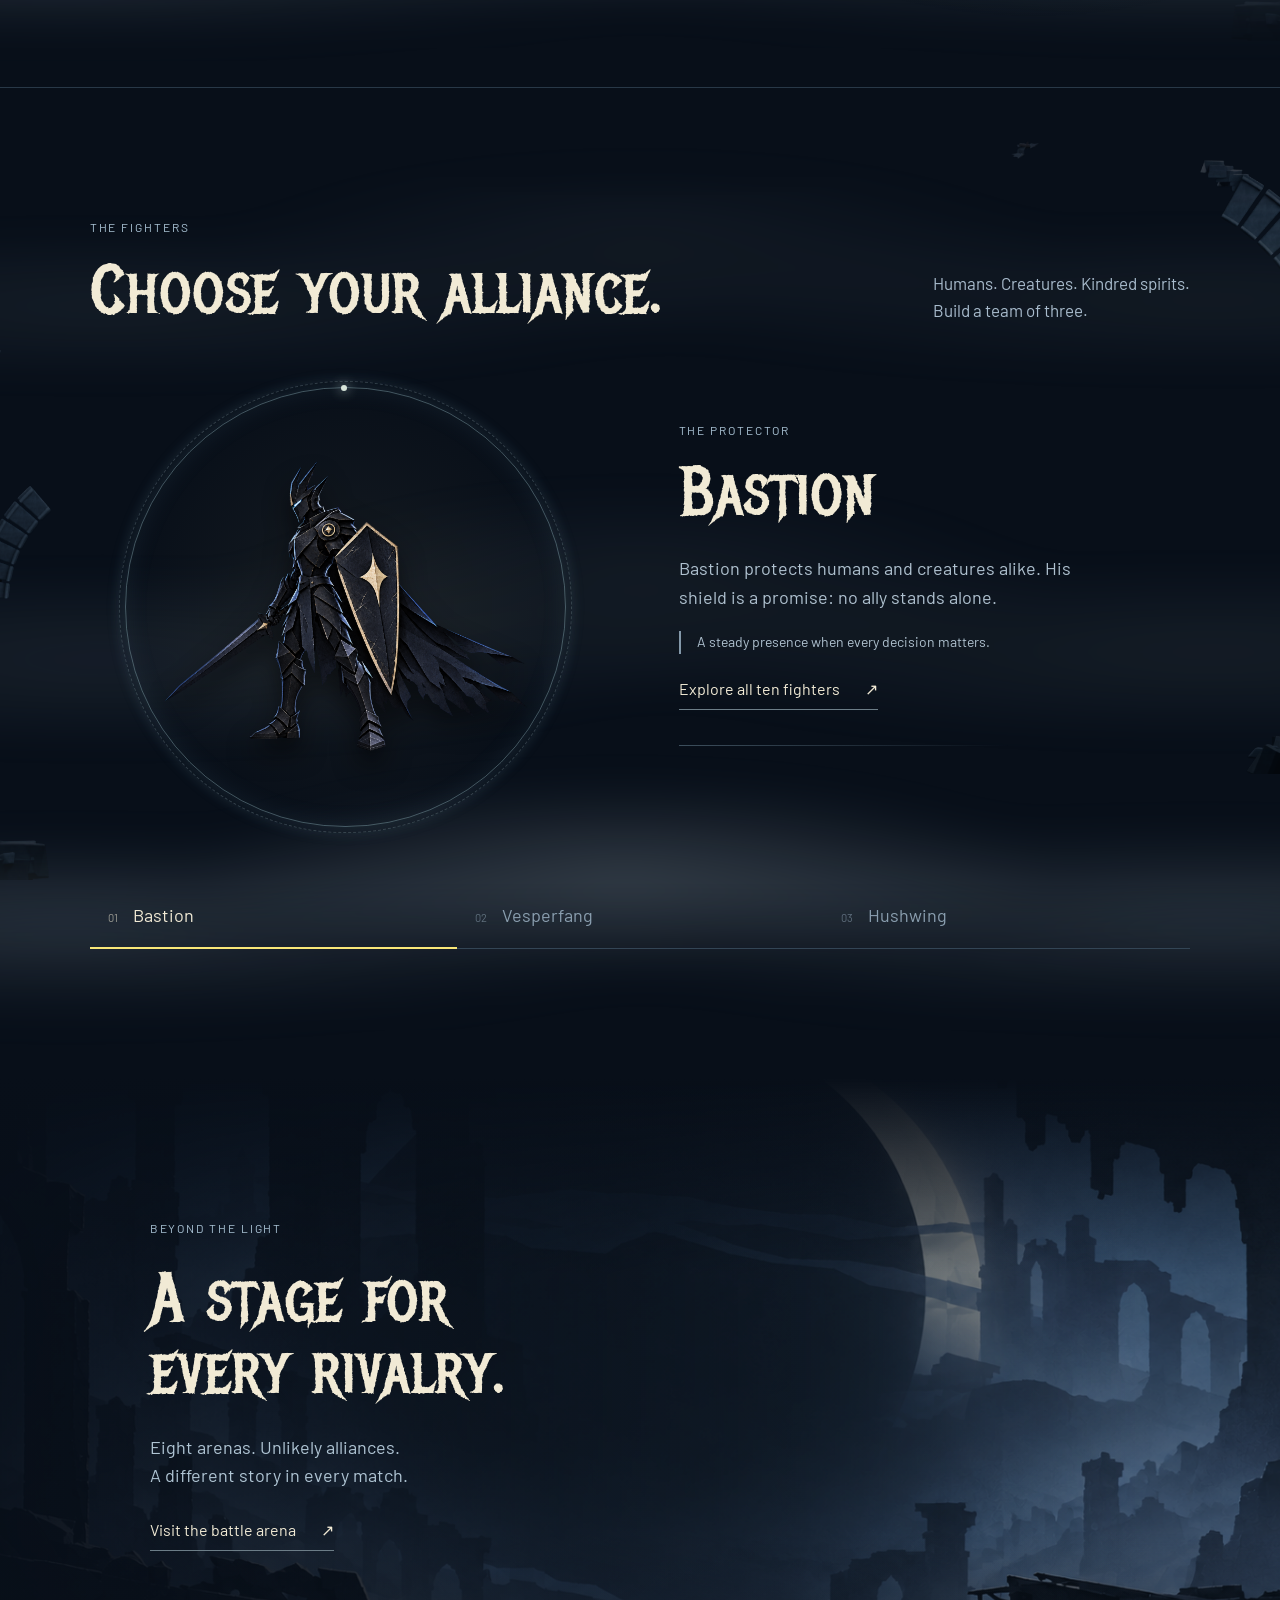
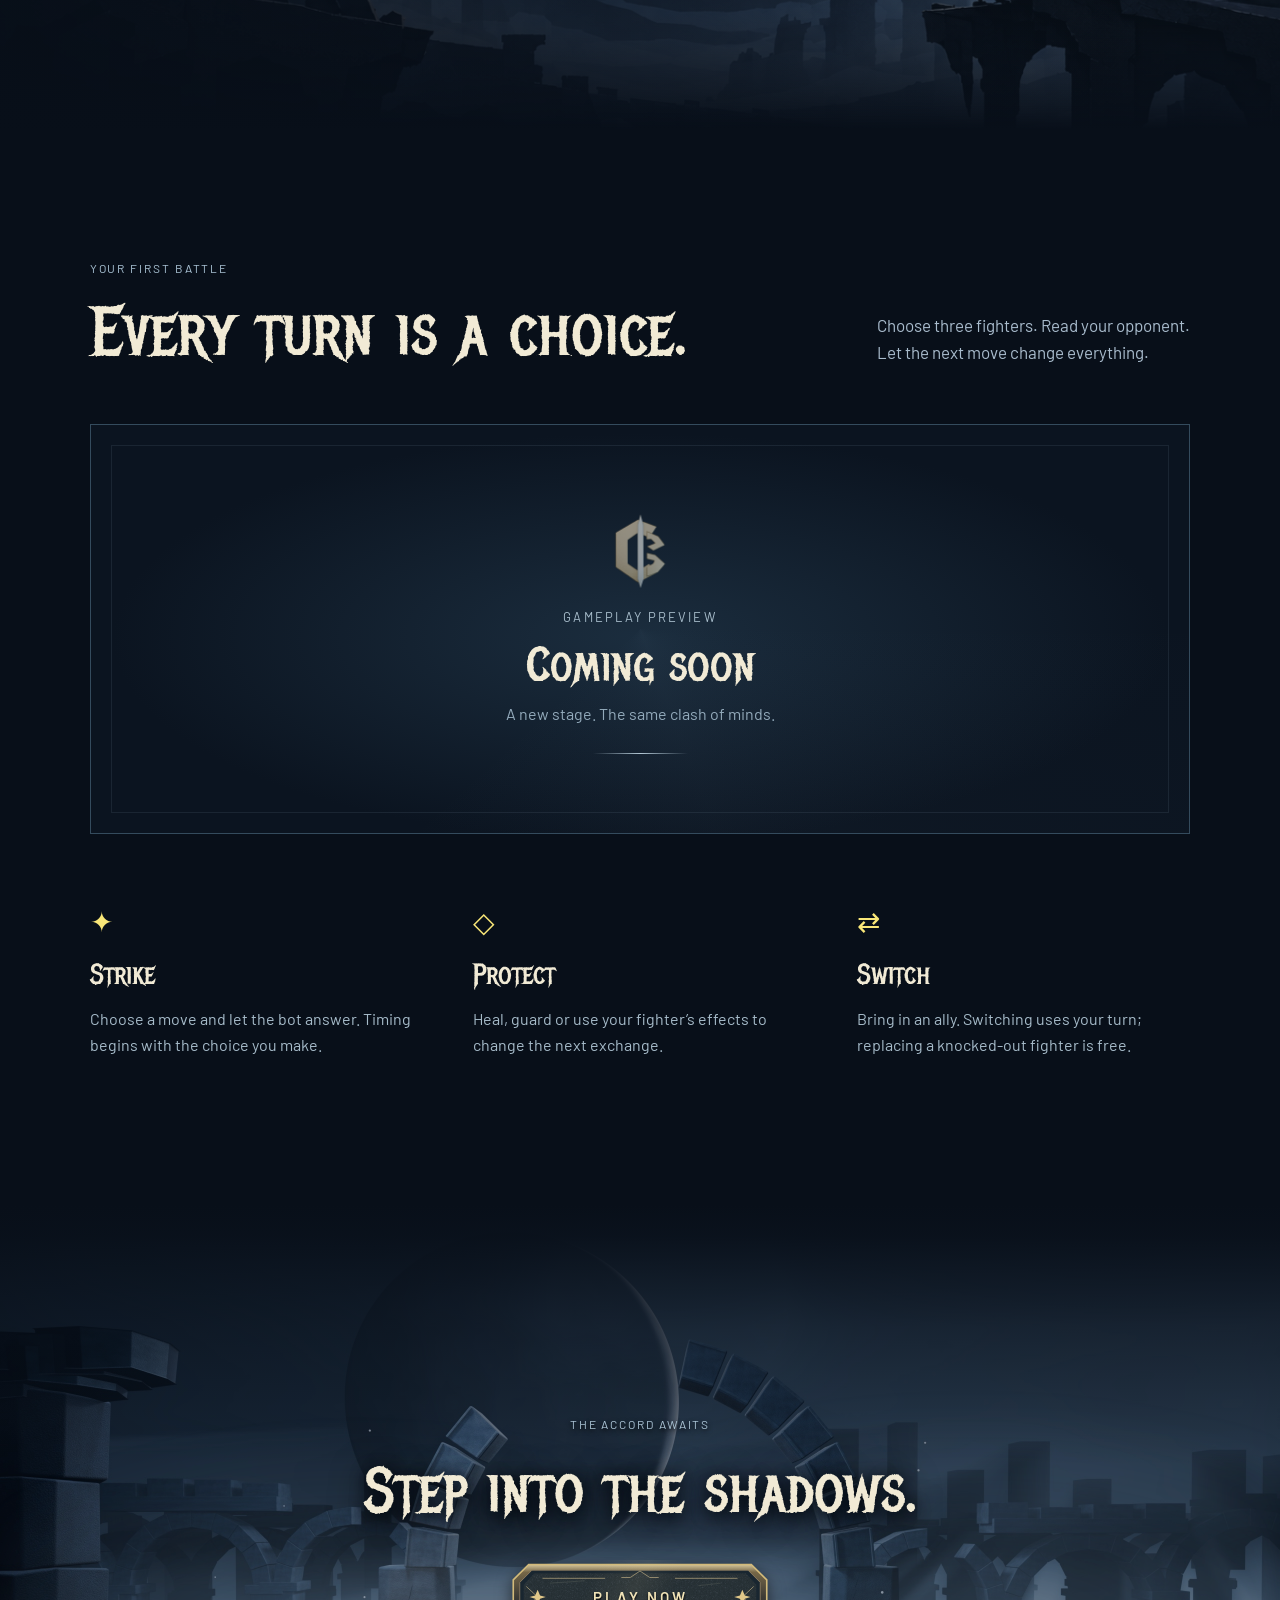
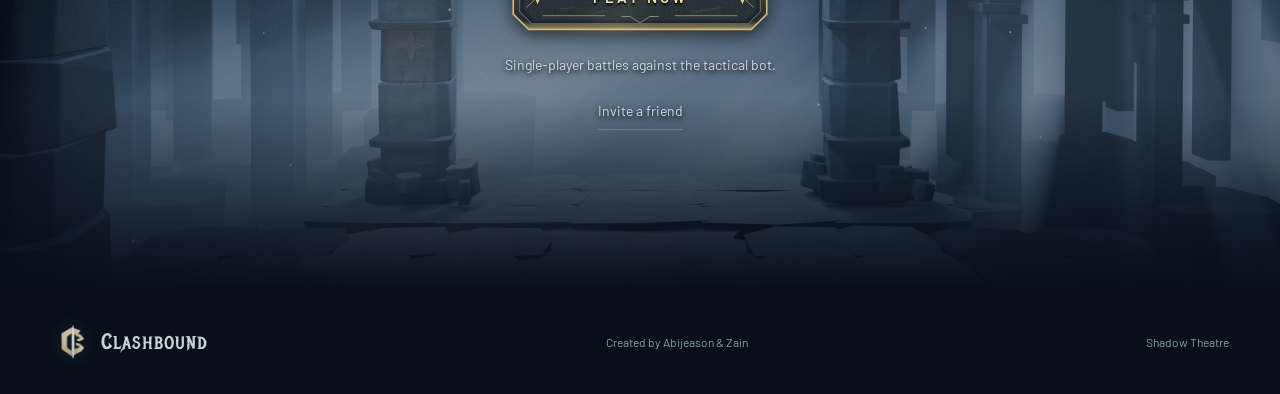
==== commit 7d064eb7: "Add Shadow Theatre version two homepage" ====
--- a/frontend/index.html
+++ b/frontend/index.html
@@ -1,68 +1,8 @@
-<!doctype html>
-<html lang="en">
-<head>
-  <meta charset="utf-8">
-  <meta name="viewport" content="width=device-width, initial-scale=1">
-  <meta name="theme-color" content="#18365a">
-  <link rel="canonical" href="https://clashbound.onrender.com/">
-  <meta name="description" content="Play Clashbound: choose three of ten fighters, customise your moves and face a tactical bot in a turn-based browser battle.">
-  <meta property="og:type" content="website">
-  <meta property="og:title" content="Clashbound · Play the battle demo">
-  <meta property="og:description" content="A two-person browser-game project built with Python/FastAPI and JavaScript. Build a team, use unique abilities and outplay the bot.">
-  <meta property="og:url" content="https://clashbound.onrender.com/">
-  <meta property="og:image" content="https://clashbound.onrender.com/assets/arenas/shadow-battle-preview.jpg">
-  <meta name="twitter:card" content="summary_large_image">
-  <title>Clashbound — Choose your next move</title>
-  <link rel="preload" href="assets/homepage/fonts/Cinzel-Variable.ttf" as="font" type="font/ttf" crossorigin>
-  <link rel="preload" href="assets/homepage/fonts/Barlow-Regular.ttf" as="font" type="font/ttf" crossorigin>
-  <link rel="preload" href="assets/homepage/skyship/skyship.png" as="image">
-  <link rel="stylesheet" href="homepage.css?v=presentation1">
-  <script src="audio.js?v=presentation2" defer></script>
-  <script src="homepage.js?v=presentation1" defer></script>
-</head>
-<body class="homepage">
-  <a class="skip-link" href="#main">Skip to content</a>
-  <header class="site-header">
-    <a class="wordmark" href="index.html" aria-label="Clashbound home"><img class="brand-emblem" src="assets/homepage/clashbound-emblem.svg" width="34" height="48" alt=""><span class="brand-type">Clashbound</span></a>
-    <nav class="desktop-nav" aria-label="Main navigation">
-      <a href="#home" aria-current="page">Home</a>
-      <a href="characters.html">Characters</a>
-      <a href="#arenas">Arenas</a>
-      <a href="#how-to-play">How to play</a>
-    </nav>
-    <div class="header-actions">
-      <button class="sound-toggle icon-button" id="sound-toggle" type="button" aria-pressed="false" aria-label="Turn sound on" title="Toggle sound">
-        <svg viewBox="0 0 24 24" aria-hidden="true"><path d="M3 9h4l5-4v14l-5-4H3z"/><path class="sound-waves" d="M16 8a6 6 0 0 1 0 8m3-11a10 10 0 0 1 0 14"/><path class="sound-slash" d="m16 9 6 6m0-6-6 6"/></svg><span class="visually-hidden">Sound off</span>
-      </button>
-      <button class="motion-toggle icon-button" id="motion-toggle" type="button" aria-pressed="false" aria-label="Pause scene animation" title="Pause animation"><svg viewBox="0 0 24 24" aria-hidden="true"><path class="pause-icon" d="M7 5h3v14H7zm7 0h3v14h-3z"/><path class="play-icon" d="m8 5 11 7-11 7z"/></svg></button>
-      <button class="menu-toggle" id="menu-toggle" type="button" aria-label="Open navigation" aria-expanded="false" aria-controls="mobile-nav"><span></span><span></span></button>
-    </div>
-    <nav class="mobile-nav" id="mobile-nav" aria-label="Mobile navigation" hidden><a href="#home">Home</a><a href="characters.html">Characters</a><a href="#arenas">Arenas</a><a href="#how-to-play">How to play</a></nav>
-  </header>
-  <main id="main">
-    <section class="hero" id="home" aria-labelledby="hero-title">
-      <div class="hero-backdrop" aria-hidden="true"></div><div class="sky-drift scene-motion" aria-hidden="true"></div><div class="cloud-wisp cloud-one scene-motion" aria-hidden="true"></div><div class="cloud-wisp cloud-two scene-motion" aria-hidden="true"></div><div class="hero-shade" aria-hidden="true"></div>
-      <div class="hero-dragon scene-motion"><img class="dragon-portrait" src="assets/homepage/skyship/vesperfang-sunlit-approach.png" width="1672" height="941" alt="Vesperfang flies toward Bastion, its lavender wings and scales catching the sunlight." fetchpriority="high"></div>
-      <div class="hero-bastion" role="img" aria-label="Bastion stands on the skyship deck, shield ready and sword raised toward Vesperfang."><div class="bastion-ground"></div><div class="bastion-idle scene-motion"><img src="assets/homepage/skyship/bastion-ready.png" width="1225" height="1284" alt="" fetchpriority="high"><div class="blade-shine scene-motion"></div><i class="armour-glint glint-helmet scene-motion"></i><i class="armour-glint glint-shield scene-motion"></i><i class="armour-glint glint-hilt scene-motion"></i></div></div>
-      <div class="hero-copy"><h1 id="hero-title">Clashbound</h1><p>Humans. Creatures. One Accord.<br class="mobile-break"> Choose three allies. Make your next move count.</p><div class="hero-buttons"><a class="gold-button" href="battle.html" data-play><span>Play now</span><svg viewBox="0 0 20 24" aria-hidden="true"><path d="m5 3 10 9-10 9V3Z"/></svg></a><a class="gameplay-link" href="#gameplay">See gameplay <svg viewBox="0 0 16 16" aria-hidden="true"><path d="m5 3 5 5-5 5"/></svg></a></div></div>
-      <a class="discover" href="#gameplay"><span class="discover-line"></span><span>Scroll to explore</span><svg viewBox="0 0 24 24" aria-hidden="true"><path d="m5 9 7 7 7-7"/></svg></a>
-    </section>
-    <section class="accord-section section-wrap" aria-labelledby="accord-title"><p class="eyebrow">THE FRACTURE</p><h2 id="accord-title">A shared world.<br>A chosen rivalry.</h2><p>When the world fractured, humans and creatures formed the Accord. Its arena trials teach unlikely allies to contain the magic spilling through the cracks.</p><p>You lead three allies into a friendly trial. Build trust through every match—even a loss. The bot commands a rival Accord team.</p></section>
-    <section class="gameplay-section section-wrap" id="gameplay" aria-labelledby="gameplay-title">
-      <div class="gameplay-copy"><h2 id="gameplay-title">Every turn<br>matters.</h2><p>Strike, heal, guard or switch. Build your team around the next move, then let the bot make its reply.</p><a class="text-link" href="#how-to-play">Learn the basics <span aria-hidden="true">›</span></a></div>
-      <div class="gameplay-preview">
-        <video class="gameplay-video" id="gameplay-video" controls playsinline muted preload="none" poster="assets/homepage/video/gameplay-poster.jpg?v=layout1" aria-label="Actual Clashbound gameplay recording" aria-describedby="gameplay-description">
-          <source src="assets/homepage/video/clashbound-gameplay.mp4?v=layout1" type="video/mp4">
-          Your browser cannot play this video. <a href="assets/homepage/video/clashbound-gameplay.mp4?v=layout1">Download the gameplay recording</a>.
-        </video>
-        <p class="demo-meta" id="gameplay-description">Actual gameplay · 20 seconds · attacks, bot replies and switching</p>
-      </div>
-    </section>
-    <section class="arenas-section section-wrap" id="arenas" aria-labelledby="arenas-title"><div class="section-heading"><div><h2 id="arenas-title">A world worth<br>fighting for.</h2><p>Eight places. One great rivalry.</p></div><span class="arena-count" id="arena-count" aria-live="polite">1 / 8</span></div><div class="arena-view"><img id="arena-image" src="assets/homepage/arenas/01-colosseum.png" alt="Sunstone Colosseum, a sandstone arena with an open sandy floor" loading="lazy"><div class="arena-description"><h3 id="arena-name">Sunstone Colosseum</h3><p id="arena-description">Golden sandstone, red banners and a sunlit fighting floor.</p></div><div class="arena-controls"><button id="arena-prev" type="button" aria-label="Previous arena"><svg viewBox="0 0 24 24" aria-hidden="true"><path d="m14 5-7 7 7 7"/></svg></button><button id="arena-next" type="button" aria-label="Next arena"><svg viewBox="0 0 24 24" aria-hidden="true"><path d="m10 5 7 7-7 7"/></svg></button></div></div><p class="gallery-note">Explore our arena concepts. The current playable demo takes place in the Drowned Belfry.</p></section>
-    <section class="how-section section-wrap" id="how-to-play" aria-labelledby="how-title"><h2 id="how-title">Your first battle.</h2><ol class="how-steps"><li><span class="step-number" aria-hidden="true">1</span><div><h3>Choose your three.</h3><p>Your first pick leads. Compare and swap flexible moves around two signatures. The faster lead opens; team Speed breaks lead ties. The bot draws three different allies from the rest.</p></div></li><li><span class="step-number" aria-hidden="true">2</span><div><h3>Make your move.</h3><p>Take turns attacking, healing, guarding or switching. Read the move preview before you act.</p></div></li><li><span class="step-number" aria-hidden="true">3</span><div><h3>Be the last team standing.</h3><p>Replace a fallen fighter for free. Defeat all three opponents to win. All moves are available from the start. Try different builds and passive abilities.</p></div></li></ol><a class="gold-button" href="battle.html" data-play><span>Play now</span><svg viewBox="0 0 20 24" aria-hidden="true"><path d="m5 3 10 9-10 9V3Z"/></svg></a></section>
-  </main>
-  <footer class="site-footer section-wrap"><a class="wordmark" href="#home"><img class="brand-emblem" src="assets/homepage/clashbound-emblem.svg" width="28" height="40" alt=""><span class="brand-type">Clashbound</span></a><p>Choose your next move.</p><div><a href="characters.html">Characters</a><a href="#how-to-play">How to play</a><a href="guide.html">Stats &amp; Types</a><a href="https://github.com/Zain-ux-lab/Clashbound" target="_blank" rel="noopener noreferrer">Our project</a></div></footer>
-  <details class="audio-panel"><summary>Audio settings</summary><div><label for="music-volume">Music <output id="music-value">25%</output></label><input id="music-volume" type="range" min="0" max="100" value="25"><label for="effects-volume">Click sounds <output id="effects-value">40%</output></label><input id="effects-volume" type="range" min="0" max="100" value="40"><p id="audio-status" role="status">Music is enabled. If playback is blocked, click or tap to start.</p></div><p class="music-credit"><a href="https://incompetech.com/music/royalty-free/index.html?Search=Search&amp;isrc=USUAN1100848" target="_blank" rel="noopener noreferrer">Heroic Age</a> by Kevin MacLeod · <a href="https://creativecommons.org/licenses/by/4.0/" target="_blank" rel="noopener noreferrer">CC BY 4.0</a></p></details>
-  <audio id="theme-music" src="assets/homepage/audio/heroic-age.mp3" loop preload="none"></audio>
-</body>
-</html>
+<!doctype html><html lang="en"><head><meta charset="UTF-8"><meta name="viewport" content="width=device-width,initial-scale=1"><meta name="theme-color" content="#0a1422"><meta name="description" content="Choose three allies and face a tactical bot in Clashbound. Enter Shadow Theatre, a fractured world of ruins and unlikely alliances."><title>Clashbound — Shadow Theatre</title><link rel="stylesheet" href="shadow-theatre/style.css"><link rel="stylesheet" href="shadow-theatre/rich-details.css?v=20261018-atmosphere4"><link rel="stylesheet" href="shadow-theatre/accord-combat.css?v=20261018-duel2"><script defer src="shadow-theatre/assets/vendor/gsap.min.js"></script><script defer src="shadow-theatre/assets/vendor/ScrollTrigger.min.js"></script><script defer src="shadow-theatre/app.js?v=20261018-atmosphere4"></script><script defer src="shadow-theatre/ambient-bats.js?v=20261018-atmosphere4"></script><script defer src="shadow-theatre/accord-combat.js?v=20261018-duel2"></script><script defer src="shadow-theatre/character-motion.js?v=20261018-grounded6"></script></head><body><div id="orientation-gate" class="orientation-gate" role="dialog" aria-modal="true" aria-labelledby="rotate-title" hidden><img src="shadow-theatre/assets/clashbound-crest.png" alt="" class="rotate-crest"><div class="rotate-phone" aria-hidden="true"><span></span></div><h2 id="rotate-title">Turn to face the clash.</h2><p>Clashbound is made for landscape.<br>Turn your phone sideways to continue.</p><button id="enter-landscape" class="play"><span class="button-label">Enter landscape</span></button><p id="rotate-status" role="status"></p></div><a class="skip" href="#accord">Skip introduction</a>
+<header><a class="brand" href="#home" aria-label="Clashbound home"><img class="brand-crest" src="shadow-theatre/assets/clashbound-crest.png" alt=""> <span>Clashbound</span></a><nav aria-label="Main navigation"><a href="#fighters">Fighters</a><a href="#world">The world</a><a href="#battle">How to play</a></nav><div class="preferences"><button id="sound" aria-pressed="false" title="Toggle music and metallic interface sounds">Sound off</button><button id="motion" aria-pressed="false" title="Pause animation">Pause motion</button></div></header>
+<main><section class="hero" id="home" aria-labelledby="hero-title"><div class="theatre" aria-hidden="true"><div class="camera"><div class="scene-depth"><img class="environment" src="shadow-theatre/assets/ruins-detailed.png" alt=""><div class="atmosphere-depth depth-far"><div class="moonlight"></div></div><div class="atmosphere-depth depth-far"><div class="light-rays"></div></div><div class="atmosphere-depth depth-middle"><div class="mist mist-back"></div></div><div class="character dragon-character"><img class="character-art" src="shadow-theatre/assets/vesperfang-detailed.png" alt=""><img class="character-light" src="shadow-theatre/assets/vesperfang-detailed.png" alt=""></div><div class="character bastion-character"><img class="character-art" src="shadow-theatre/assets/bastion-grounded.png" alt=""><img class="character-light" src="shadow-theatre/assets/bastion-grounded.png" alt=""></div><div class="atmosphere-depth depth-near"><div class="mist mist-front"></div></div><div class="motes"><i style="--x:46%;--y:34%;--delay:-12s;--duration:22s;--size:1px"></i><i style="--x:14%;--y:83%;--delay:-3s;--duration:17s;--size:3px"></i><i style="--x:12%;--y:79%;--delay:-6s;--duration:12s;--size:1px"></i><i style="--x:60%;--y:68%;--delay:-2s;--duration:15s;--size:1px"></i><i style="--x:75%;--y:69%;--delay:-1s;--duration:21s;--size:1px"></i><i style="--x:33%;--y:89%;--delay:-1s;--duration:21s;--size:3px"></i><i style="--x:55%;--y:21%;--delay:-7s;--duration:12s;--size:3px"></i><i style="--x:22%;--y:52%;--delay:-13s;--duration:14s;--size:3px"></i><i style="--x:20%;--y:88%;--delay:-9s;--duration:20s;--size:1px"></i><i style="--x:18%;--y:89%;--delay:-18s;--duration:22s;--size:1px"></i><i style="--x:52%;--y:27%;--delay:-17s;--duration:23s;--size:1px"></i><i style="--x:77%;--y:22%;--delay:-19s;--duration:15s;--size:2px"></i><i style="--x:92%;--y:83%;--delay:-13s;--duration:24s;--size:2px"></i><i style="--x:64%;--y:89%;--delay:-14s;--duration:17s;--size:2px"></i><i style="--x:36%;--y:38%;--delay:-7s;--duration:13s;--size:3px"></i><i style="--x:43%;--y:82%;--delay:-15s;--duration:17s;--size:2px"></i><i style="--x:41%;--y:24%;--delay:-3s;--duration:20s;--size:2px"></i><i style="--x:26%;--y:58%;--delay:-4s;--duration:19s;--size:2px"></i><i style="--x:10%;--y:24%;--delay:-17s;--duration:21s;--size:2px"></i><i style="--x:48%;--y:59%;--delay:-19s;--duration:19s;--size:3px"></i><i style="--x:63%;--y:23%;--delay:-2s;--duration:16s;--size:2px"></i><i style="--x:94%;--y:23%;--delay:-1s;--duration:23s;--size:2px"></i><i style="--x:87%;--y:88%;--delay:-14s;--duration:16s;--size:2px"></i><i style="--x:90%;--y:59%;--delay:-0s;--duration:19s;--size:2px"></i><i style="--x:26%;--y:29%;--delay:-15s;--duration:12s;--size:1px"></i><i style="--x:41%;--y:31%;--delay:-7s;--duration:18s;--size:2px"></i><i style="--x:68%;--y:25%;--delay:-5s;--duration:19s;--size:2px"></i><i style="--x:75%;--y:50%;--delay:-4s;--duration:18s;--size:3px"></i><i style="--x:40%;--y:68%;--delay:-11s;--duration:22s;--size:2px"></i><i style="--x:34%;--y:34%;--delay:-2s;--duration:14s;--size:1px"></i></div><div class="foreground-vignette"></div></div></div></div><div class="hero-shade"></div><div class="hero-copy"><p class="edition">A world fractured. An accord unbroken.</p><h1 id="hero-title">Clashbound</h1><p class="tagline">Make your next move matter.</p><a class="play" href="battle.html"><span class="button-label">Play now</span><span class="button-flare" aria-hidden="true"></span></a><p class="play-note">Free to play · Three allies. One shared fate.</p></div><a class="scroll-cue" href="#accord"><span>Enter the shadows</span><i aria-hidden="true"></i></a><div class="scene-caption">Shadow Theatre <span>Version 2</span></div></section>
+<section class="accord" id="accord"><div class="section-ruins" aria-hidden="true"><div class="ruin-side ruin-left"><div class="ruin-travel"><img src="shadow-theatre/assets/ruin-arch-left.png" width="640" height="1200" alt="" loading="lazy" decoding="async"></div></div><div class="ruin-side ruin-right"><div class="ruin-travel"><img src="shadow-theatre/assets/ruin-tower-right.png" width="640" height="1200" alt="" loading="lazy" decoding="async"></div></div><div class="ruin-bats"></div><div class="ruin-dust"><i style="--dust-x:4.38%;--dust-y:9.53%;--dust-size:1px;--dust-light:0.43;--dust-delay:-5.6s;--dust-duration:34.1s"></i><i style="--dust-x:14.66%;--dust-y:4.20%;--dust-size:1px;--dust-light:0.56;--dust-delay:-18.2s;--dust-duration:35.3s"></i><i style="--dust-x:27.96%;--dust-y:12.64%;--dust-size:1.6px;--dust-light:0.62;--dust-delay:-12.6s;--dust-duration:22.3s"></i><i style="--dust-x:37.87%;--dust-y:3.64%;--dust-size:1px;--dust-light:0.71;--dust-delay:-11.6s;--dust-duration:35.6s"></i><i style="--dust-x:49.64%;--dust-y:4.31%;--dust-size:1px;--dust-light:0.42;--dust-delay:-5.3s;--dust-duration:23.9s"></i><i style="--dust-x:62.69%;--dust-y:8.45%;--dust-size:1.3px;--dust-light:0.55;--dust-delay:-9.0s;--dust-duration:23.2s"></i><i style="--dust-x:69.08%;--dust-y:4.31%;--dust-size:1px;--dust-light:0.44;--dust-delay:-15.0s;--dust-duration:28.9s"></i><i style="--dust-x:83.77%;--dust-y:11.83%;--dust-size:1.3px;--dust-light:0.70;--dust-delay:-7.4s;--dust-duration:31.4s"></i><i style="--dust-x:92.18%;--dust-y:7.75%;--dust-size:1.3px;--dust-light:0.42;--dust-delay:-24.2s;--dust-duration:34.0s"></i><i style="--dust-x:7.32%;--dust-y:22.58%;--dust-size:1px;--dust-light:0.33;--dust-delay:-6.8s;--dust-duration:28.4s"></i><i style="--dust-x:18.01%;--dust-y:25.04%;--dust-size:1.3px;--dust-light:0.70;--dust-delay:-9.7s;--dust-duration:21.8s"></i><i style="--dust-x:24.80%;--dust-y:25.38%;--dust-size:1px;--dust-light:0.37;--dust-delay:-21.6s;--dust-duration:23.2s"></i><i style="--dust-x:39.73%;--dust-y:22.78%;--dust-size:1.6px;--dust-light:0.49;--dust-delay:-9.3s;--dust-duration:26.5s"></i><i style="--dust-x:51.47%;--dust-y:26.23%;--dust-size:1.6px;--dust-light:0.32;--dust-delay:-30.5s;--dust-duration:23.3s"></i><i style="--dust-x:59.80%;--dust-y:25.68%;--dust-size:1.3px;--dust-light:0.59;--dust-delay:-1.8s;--dust-duration:27.5s"></i><i style="--dust-x:71.04%;--dust-y:23.42%;--dust-size:1px;--dust-light:0.68;--dust-delay:-24.4s;--dust-duration:30.1s"></i><i style="--dust-x:82.30%;--dust-y:24.77%;--dust-size:1.3px;--dust-light:0.47;--dust-delay:-20.4s;--dust-duration:33.7s"></i><i style="--dust-x:93.01%;--dust-y:28.71%;--dust-size:1.3px;--dust-light:0.61;--dust-delay:-23.3s;--dust-duration:35.6s"></i><i style="--dust-x:4.74%;--dust-y:40.75%;--dust-size:1.3px;--dust-light:0.47;--dust-delay:-20.7s;--dust-duration:30.3s"></i><i style="--dust-x:17.38%;--dust-y:37.41%;--dust-size:1.3px;--dust-light:0.52;--dust-delay:-17.3s;--dust-duration:37.2s"></i><i style="--dust-x:29.02%;--dust-y:44.68%;--dust-size:1.6px;--dust-light:0.48;--dust-delay:-16.2s;--dust-duration:29.0s"></i><i style="--dust-x:36.40%;--dust-y:44.95%;--dust-size:1px;--dust-light:0.55;--dust-delay:-19.2s;--dust-duration:33.8s"></i><i style="--dust-x:48.25%;--dust-y:43.16%;--dust-size:1px;--dust-light:0.40;--dust-delay:-16.3s;--dust-duration:19.3s"></i><i style="--dust-x:58.73%;--dust-y:41.49%;--dust-size:1px;--dust-light:0.37;--dust-delay:-27.4s;--dust-duration:31.9s"></i><i style="--dust-x:73.37%;--dust-y:46.32%;--dust-size:1.6px;--dust-light:0.52;--dust-delay:-1.0s;--dust-duration:26.4s"></i><i style="--dust-x:82.66%;--dust-y:42.97%;--dust-size:1.3px;--dust-light:0.54;--dust-delay:-11.8s;--dust-duration:37.0s"></i><i style="--dust-x:91.23%;--dust-y:39.24%;--dust-size:1.3px;--dust-light:0.40;--dust-delay:-30.3s;--dust-duration:31.0s"></i><i style="--dust-x:6.44%;--dust-y:59.66%;--dust-size:1.6px;--dust-light:0.44;--dust-delay:-2.3s;--dust-duration:36.1s"></i><i style="--dust-x:15.91%;--dust-y:58.97%;--dust-size:1.3px;--dust-light:0.63;--dust-delay:-1.9s;--dust-duration:24.2s"></i><i style="--dust-x:29.07%;--dust-y:56.73%;--dust-size:1.6px;--dust-light:0.45;--dust-delay:-7.4s;--dust-duration:33.6s"></i><i style="--dust-x:38.83%;--dust-y:54.01%;--dust-size:1px;--dust-light:0.53;--dust-delay:-29.6s;--dust-duration:33.9s"></i><i style="--dust-x:49.32%;--dust-y:56.54%;--dust-size:1.3px;--dust-light:0.70;--dust-delay:-28.9s;--dust-duration:38.1s"></i><i style="--dust-x:61.59%;--dust-y:58.78%;--dust-size:1.3px;--dust-light:0.51;--dust-delay:-18.6s;--dust-duration:37.9s"></i><i style="--dust-x:73.82%;--dust-y:57.62%;--dust-size:1.3px;--dust-light:0.43;--dust-delay:-26.7s;--dust-duration:22.2s"></i><i style="--dust-x:82.61%;--dust-y:54.20%;--dust-size:1px;--dust-light:0.54;--dust-delay:-8.6s;--dust-duration:27.4s"></i><i style="--dust-x:96.13%;--dust-y:54.25%;--dust-size:1px;--dust-light:0.58;--dust-delay:-19.0s;--dust-duration:22.8s"></i><i style="--dust-x:6.39%;--dust-y:72.22%;--dust-size:1px;--dust-light:0.40;--dust-delay:-17.6s;--dust-duration:23.2s"></i><i style="--dust-x:17.51%;--dust-y:70.46%;--dust-size:1px;--dust-light:0.47;--dust-delay:-29.5s;--dust-duration:34.6s"></i><i style="--dust-x:27.03%;--dust-y:75.57%;--dust-size:1.3px;--dust-light:0.42;--dust-delay:-8.2s;--dust-duration:33.7s"></i><i style="--dust-x:38.76%;--dust-y:73.00%;--dust-size:1px;--dust-light:0.45;--dust-delay:-28.0s;--dust-duration:30.8s"></i><i style="--dust-x:48.30%;--dust-y:71.65%;--dust-size:1.3px;--dust-light:0.39;--dust-delay:-19.8s;--dust-duration:27.8s"></i><i style="--dust-x:60.62%;--dust-y:73.61%;--dust-size:1.6px;--dust-light:0.35;--dust-delay:-1.4s;--dust-duration:22.5s"></i><i style="--dust-x:74.29%;--dust-y:78.61%;--dust-size:1.3px;--dust-light:0.47;--dust-delay:-19.1s;--dust-duration:31.8s"></i><i style="--dust-x:81.15%;--dust-y:79.60%;--dust-size:1.3px;--dust-light:0.33;--dust-delay:-9.2s;--dust-duration:24.5s"></i><i style="--dust-x:96.85%;--dust-y:79.09%;--dust-size:1px;--dust-light:0.49;--dust-delay:-19.6s;--dust-duration:22.9s"></i><i style="--dust-x:2.42%;--dust-y:93.04%;--dust-size:1px;--dust-light:0.67;--dust-delay:-33.2s;--dust-duration:29.8s"></i><i style="--dust-x:13.71%;--dust-y:92.37%;--dust-size:1.6px;--dust-light:0.56;--dust-delay:-0.1s;--dust-duration:22.5s"></i><i style="--dust-x:30.22%;--dust-y:93.58%;--dust-size:1px;--dust-light:0.50;--dust-delay:-28.7s;--dust-duration:33.8s"></i><i style="--dust-x:35.77%;--dust-y:88.83%;--dust-size:1px;--dust-light:0.36;--dust-delay:-33.0s;--dust-duration:20.6s"></i><i style="--dust-x:47.38%;--dust-y:89.69%;--dust-size:1.6px;--dust-light:0.65;--dust-delay:-5.6s;--dust-duration:23.9s"></i><i style="--dust-x:58.56%;--dust-y:87.99%;--dust-size:1px;--dust-light:0.67;--dust-delay:-34.9s;--dust-duration:22.7s"></i><i style="--dust-x:71.72%;--dust-y:92.20%;--dust-size:1px;--dust-light:0.61;--dust-delay:-27.8s;--dust-duration:38.6s"></i><i style="--dust-x:80.57%;--dust-y:94.36%;--dust-size:1px;--dust-light:0.57;--dust-delay:-19.0s;--dust-duration:34.0s"></i><i style="--dust-x:92.23%;--dust-y:93.98%;--dust-size:1px;--dust-light:0.46;--dust-delay:-31.8s;--dust-duration:29.1s"></i></div><div class="section-mist section-mist-high"></div><div class="section-mist section-mist-middle"></div><div class="ruin-ground-mist"></div></div><div class="fracture-mark" aria-hidden="true"><span></span><span></span><span></span></div><div class="story"><p class="kicker">The Accord</p><h2>The world broke.<br>We stood together.</h2><p>The Fracture scattered unstable magic across the land. Humans and creatures formed the Accord, learning to contain it together.</p><p>In the arena, strength is only the beginning. Your next choice is what binds your team.</p><a class="text-link" href="#fighters">Meet your allies <span>↓</span></a></div><div class="story-aside"><div class="alliance-art"><div class="alliance-moon" aria-hidden="true"></div><div class="alliance-mist" aria-hidden="true"></div><div class="alliance-platform" aria-hidden="true"></div><img class="alliance-dragon" src="shadow-theatre/assets/vesperfang-detailed.png" alt="Vesperfang stands beside Bastion, an unlikely alliance"><img class="alliance-knight" src="shadow-theatre/assets/bastion-grounded.png" alt=""></div><blockquote>Different origins.<br>A common cause.</blockquote></div></section>
+<section class="fighters" id="fighters" aria-labelledby="fighters-title"><div class="section-ruins" aria-hidden="true"><div class="ruin-side ruin-left"><div class="ruin-travel"><img src="shadow-theatre/assets/ruin-tower-right.png" width="640" height="1200" alt="" loading="lazy" decoding="async"></div></div><div class="ruin-side ruin-right"><div class="ruin-travel"><img src="shadow-theatre/assets/ruin-arch-left.png" width="640" height="1200" alt="" loading="lazy" decoding="async"></div></div><div class="ruin-bats"></div><div class="ruin-dust"><i style="--dust-x:2.71%;--dust-y:9.28%;--dust-size:1px;--dust-light:0.46;--dust-delay:-19.6s;--dust-duration:26.5s"></i><i style="--dust-x:18.26%;--dust-y:10.19%;--dust-size:1px;--dust-light:0.71;--dust-delay:-25.3s;--dust-duration:25.9s"></i><i style="--dust-x:26.98%;--dust-y:9.67%;--dust-size:1px;--dust-light:0.50;--dust-delay:-0.5s;--dust-duration:20.4s"></i><i style="--dust-x:37.52%;--dust-y:8.39%;--dust-size:1px;--dust-light:0.67;--dust-delay:-31.8s;--dust-duration:24.4s"></i><i style="--dust-x:49.14%;--dust-y:7.07%;--dust-size:1.6px;--dust-light:0.57;--dust-delay:-12.6s;--dust-duration:28.9s"></i><i style="--dust-x:59.01%;--dust-y:12.76%;--dust-size:1.3px;--dust-light:0.38;--dust-delay:-34.3s;--dust-duration:23.3s"></i><i style="--dust-x:69.26%;--dust-y:7.52%;--dust-size:1.6px;--dust-light:0.35;--dust-delay:-33.0s;--dust-duration:25.0s"></i><i style="--dust-x:86.44%;--dust-y:8.22%;--dust-size:1.6px;--dust-light:0.54;--dust-delay:-32.8s;--dust-duration:26.8s"></i><i style="--dust-x:91.92%;--dust-y:11.66%;--dust-size:1px;--dust-light:0.42;--dust-delay:-12.0s;--dust-duration:28.6s"></i><i style="--dust-x:2.76%;--dust-y:26.49%;--dust-size:1.3px;--dust-light:0.42;--dust-delay:-29.8s;--dust-duration:34.7s"></i><i style="--dust-x:16.68%;--dust-y:28.90%;--dust-size:1px;--dust-light:0.63;--dust-delay:-15.1s;--dust-duration:32.2s"></i><i style="--dust-x:24.81%;--dust-y:24.97%;--dust-size:1px;--dust-light:0.45;--dust-delay:-22.5s;--dust-duration:32.6s"></i><i style="--dust-x:40.55%;--dust-y:21.22%;--dust-size:1.6px;--dust-light:0.42;--dust-delay:-21.4s;--dust-duration:35.2s"></i><i style="--dust-x:51.81%;--dust-y:25.31%;--dust-size:1.6px;--dust-light:0.68;--dust-delay:-13.7s;--dust-duration:21.0s"></i><i style="--dust-x:63.62%;--dust-y:26.30%;--dust-size:1.3px;--dust-light:0.60;--dust-delay:-10.8s;--dust-duration:28.6s"></i><i style="--dust-x:70.04%;--dust-y:22.77%;--dust-size:1.6px;--dust-light:0.39;--dust-delay:-18.8s;--dust-duration:27.2s"></i><i style="--dust-x:85.44%;--dust-y:28.32%;--dust-size:1.3px;--dust-light:0.65;--dust-delay:-34.9s;--dust-duration:29.2s"></i><i style="--dust-x:93.95%;--dust-y:24.60%;--dust-size:1px;--dust-light:0.57;--dust-delay:-11.7s;--dust-duration:19.6s"></i><i style="--dust-x:4.59%;--dust-y:42.53%;--dust-size:1px;--dust-light:0.37;--dust-delay:-14.9s;--dust-duration:21.4s"></i><i style="--dust-x:15.58%;--dust-y:45.82%;--dust-size:1.3px;--dust-light:0.66;--dust-delay:-25.9s;--dust-duration:30.4s"></i><i style="--dust-x:24.73%;--dust-y:46.41%;--dust-size:1px;--dust-light:0.40;--dust-delay:-31.2s;--dust-duration:20.4s"></i><i style="--dust-x:41.96%;--dust-y:45.07%;--dust-size:1.3px;--dust-light:0.41;--dust-delay:-5.5s;--dust-duration:31.5s"></i><i style="--dust-x:47.65%;--dust-y:46.54%;--dust-size:1px;--dust-light:0.61;--dust-delay:-19.7s;--dust-duration:36.6s"></i><i style="--dust-x:63.47%;--dust-y:42.17%;--dust-size:1px;--dust-light:0.50;--dust-delay:-2.5s;--dust-duration:31.5s"></i><i style="--dust-x:73.08%;--dust-y:41.17%;--dust-size:1.6px;--dust-light:0.65;--dust-delay:-19.4s;--dust-duration:30.2s"></i><i style="--dust-x:83.90%;--dust-y:41.93%;--dust-size:1.3px;--dust-light:0.57;--dust-delay:-10.5s;--dust-duration:36.4s"></i><i style="--dust-x:91.95%;--dust-y:44.11%;--dust-size:1.6px;--dust-light:0.37;--dust-delay:-21.0s;--dust-duration:29.4s"></i><i style="--dust-x:4.01%;--dust-y:60.77%;--dust-size:1.3px;--dust-light:0.70;--dust-delay:-25.9s;--dust-duration:30.1s"></i><i style="--dust-x:17.29%;--dust-y:58.21%;--dust-size:1px;--dust-light:0.52;--dust-delay:-26.9s;--dust-duration:31.9s"></i><i style="--dust-x:24.94%;--dust-y:54.78%;--dust-size:1.6px;--dust-light:0.45;--dust-delay:-1.3s;--dust-duration:27.6s"></i><i style="--dust-x:36.96%;--dust-y:62.54%;--dust-size:1px;--dust-light:0.70;--dust-delay:-19.3s;--dust-duration:24.3s"></i><i style="--dust-x:53.20%;--dust-y:56.66%;--dust-size:1px;--dust-light:0.42;--dust-delay:-14.4s;--dust-duration:31.8s"></i><i style="--dust-x:63.89%;--dust-y:62.77%;--dust-size:1px;--dust-light:0.52;--dust-delay:-26.8s;--dust-duration:34.0s"></i><i style="--dust-x:72.30%;--dust-y:60.75%;--dust-size:1.6px;--dust-light:0.36;--dust-delay:-35.9s;--dust-duration:28.7s"></i><i style="--dust-x:84.94%;--dust-y:54.90%;--dust-size:1px;--dust-light:0.52;--dust-delay:-25.3s;--dust-duration:24.6s"></i><i style="--dust-x:91.79%;--dust-y:59.60%;--dust-size:1.3px;--dust-light:0.57;--dust-delay:-13.7s;--dust-duration:20.9s"></i><i style="--dust-x:7.24%;--dust-y:76.78%;--dust-size:1px;--dust-light:0.58;--dust-delay:-20.6s;--dust-duration:22.0s"></i><i style="--dust-x:19.11%;--dust-y:71.50%;--dust-size:1.3px;--dust-light:0.71;--dust-delay:-31.6s;--dust-duration:36.4s"></i><i style="--dust-x:29.68%;--dust-y:74.89%;--dust-size:1.6px;--dust-light:0.61;--dust-delay:-4.2s;--dust-duration:36.2s"></i><i style="--dust-x:41.54%;--dust-y:71.85%;--dust-size:1px;--dust-light:0.36;--dust-delay:-35.9s;--dust-duration:36.6s"></i><i style="--dust-x:49.69%;--dust-y:75.80%;--dust-size:1.6px;--dust-light:0.62;--dust-delay:-19.3s;--dust-duration:32.3s"></i><i style="--dust-x:62.04%;--dust-y:71.34%;--dust-size:1.3px;--dust-light:0.69;--dust-delay:-16.5s;--dust-duration:21.4s"></i><i style="--dust-x:73.48%;--dust-y:79.04%;--dust-size:1px;--dust-light:0.48;--dust-delay:-30.6s;--dust-duration:36.8s"></i><i style="--dust-x:82.05%;--dust-y:71.61%;--dust-size:1px;--dust-light:0.32;--dust-delay:-7.4s;--dust-duration:24.8s"></i><i style="--dust-x:92.01%;--dust-y:78.86%;--dust-size:1.3px;--dust-light:0.71;--dust-delay:-22.5s;--dust-duration:32.2s"></i><i style="--dust-x:5.82%;--dust-y:89.85%;--dust-size:1.6px;--dust-light:0.41;--dust-delay:-18.3s;--dust-duration:31.1s"></i><i style="--dust-x:15.70%;--dust-y:88.78%;--dust-size:1.3px;--dust-light:0.56;--dust-delay:-14.6s;--dust-duration:29.0s"></i><i style="--dust-x:28.42%;--dust-y:96.34%;--dust-size:1px;--dust-light:0.52;--dust-delay:-14.3s;--dust-duration:27.5s"></i><i style="--dust-x:37.71%;--dust-y:93.84%;--dust-size:1px;--dust-light:0.63;--dust-delay:-28.0s;--dust-duration:20.7s"></i><i style="--dust-x:48.24%;--dust-y:88.19%;--dust-size:1px;--dust-light:0.72;--dust-delay:-25.4s;--dust-duration:25.0s"></i><i style="--dust-x:64.15%;--dust-y:94.50%;--dust-size:1.3px;--dust-light:0.46;--dust-delay:-31.0s;--dust-duration:21.9s"></i><i style="--dust-x:75.05%;--dust-y:87.02%;--dust-size:1.6px;--dust-light:0.46;--dust-delay:-1.8s;--dust-duration:24.2s"></i><i style="--dust-x:83.77%;--dust-y:94.92%;--dust-size:1.6px;--dust-light:0.36;--dust-delay:-35.0s;--dust-duration:27.4s"></i><i style="--dust-x:92.59%;--dust-y:89.35%;--dust-size:1.6px;--dust-light:0.57;--dust-delay:-32.4s;--dust-duration:29.8s"></i></div><div class="section-mist section-mist-high"></div><div class="section-mist section-mist-middle"></div><div class="ruin-ground-mist"></div></div><div class="section-top"><div><p class="kicker">The fighters</p><h2 id="fighters-title">Choose your alliance.</h2></div><p>Humans. Creatures. Kindred spirits.<br>Build a team of three.</p></div><div class="fighter-stage"><div class="portrait" data-shape="bastion"><div class="portrait-ring"></div><div class="portrait-window"><img id="portrait" src="shadow-theatre/assets/bastion-grounded.png" alt="Bastion, an armoured knight with a sword and shield"></div></div><div class="fighter-info" aria-live="polite"><span id="fighter-role" class="kicker">The protector</span><h3 id="fighter-name">Bastion</h3><p id="fighter-lore">Bastion protects humans and creatures alike. His shield is a promise: no ally stands alone.</p><p id="fighter-note" class="fighter-note">A steady presence when every decision matters.</p><a class="text-link" href="characters.html">Explore all ten fighters <span>↗</span></a></div><div class="fighter-picker" role="group" aria-label="Featured fighters"><button data-fighter="bastion" aria-pressed="true"><span>01</span>Bastion</button><button data-fighter="vesperfang" aria-pressed="false"><span>02</span>Vesperfang</button><button data-fighter="hushwing" aria-pressed="false"><span>03</span>Hushwing</button></div></div></section>
+<section class="world" id="world"><div class="world-illustration" aria-hidden="true"><img src="shadow-theatre/assets/ruins-detailed.png" alt=""></div><div class="world-copy"><p class="kicker">Beyond the light</p><h2>A stage for<br>every rivalry.</h2><p>Eight arenas. Unlikely alliances.<br>A different story in every match.</p><a class="text-link" href="battle.html">Visit the battle arena <span>↗</span></a></div></section>
+<section class="battle" id="battle"><div class="section-top"><div><p class="kicker">Your first battle</p><h2>Every turn is a choice.</h2></div><p>Choose three fighters. Read your opponent.<br>Let the next move change everything.</p></div><div class="gameplay gameplay-soon" role="img" aria-label="Shadow Theatre gameplay preview coming soon"><img class="preview-crest" src="shadow-theatre/assets/clashbound-crest.png" alt=""><span class="preview-label">Gameplay preview</span><h3>Coming soon</h3><p>A new stage. The same clash of minds.</p><span class="preview-rule" aria-hidden="true"></span></div><div class="rules"><article><span>✦</span><h3>Strike</h3><p>Choose a move and let the bot answer. Timing begins with the choice you make.</p></article><article><span>◇</span><h3>Protect</h3><p>Heal, guard or use your fighter’s effects to change the next exchange.</p></article><article><span>⇄</span><h3>Switch</h3><p>Bring in an ally. Switching uses your turn; replacing a knocked-out fighter is free.</p></article></div></section>
+<section class="closing"><div class="closing-atmosphere" aria-hidden="true"><img class="closing-poster" src="shadow-theatre/assets/accord-threshold.jpg" alt=""><video class="eclipse-film" muted loop playsinline preload="none" poster="shadow-theatre/assets/accord-threshold.jpg"><source src="shadow-theatre/assets/accord-threshold.mp4" type="video/mp4"></video><div class="closing-haze"></div></div><p class="kicker">The Accord awaits</p><h2>Step into the shadows.</h2><a class="play" href="battle.html"><span class="button-label">Play now</span><span class="button-flare" aria-hidden="true"></span></a><p>Single-player battles against the tactical bot.</p><button class="text-link" id="share">Invite a friend</button><p id="share-status" role="status"></p></section></main><footer><a class="brand" href="#home" aria-label="Clashbound home"><img class="brand-crest" src="shadow-theatre/assets/clashbound-crest.png" alt=""><span>Clashbound</span></a><p>Created by Abijeason &amp; Zain</p><span>Shadow Theatre</span></footer></body></html>
--- a/frontend/shadow-theatre/style.css
+++ b/frontend/shadow-theatre/style.css
@@ -0,0 +1,10 @@
+@font-face{font-family:Metal;src:url('assets/fonts/MetalMania-Regular.ttf') format('truetype');font-display:swap}@font-face{font-family:Barlow;src:url('assets/fonts/Barlow-Regular.ttf') format('truetype');font-display:swap}@font-face{font-family:Barlow;src:url('assets/fonts/Barlow-SemiBold.ttf') format('truetype');font-weight:600;font-display:swap}
+:root{--ink:#080f19;--blue:#a8c4d4;--ivory:#f1ead5;--yellow:#f9e778;--line:#3b4b5a}*{box-sizing:border-box}html{scroll-behavior:smooth;scroll-padding-top:90px}body{margin:0;background:var(--ink);color:var(--ivory);font-family:Barlow,sans-serif;font-size:18px;line-height:1.6}button,a{-webkit-tap-highlight-color:transparent}button{font:inherit;color:inherit;cursor:pointer}a{color:inherit;text-decoration:none}button:focus-visible,a:focus-visible{outline:2px solid var(--yellow);outline-offset:7px}button{border:0;background:none}p{margin:0 0 1.1em}h1,h2,h3{font-weight:400;line-height:1.05;margin:0}h1,h2,h3,.brand{font-family:Metal,Georgia,serif}h2{font-size:clamp(42px,5.4vw,78px)}h3{font-size:40px}.skip{position:fixed;top:-80px;left:20px;z-index:99;background:var(--yellow);color:var(--ink);padding:12px}.skip:focus{top:12px}header{position:absolute;top:0;left:0;width:100%;z-index:5;padding:26px 3.6%;display:flex;align-items:center;gap:36px;background:linear-gradient(#080f1970,transparent)}.brand{font-size:23px;letter-spacing:.05em;white-space:nowrap}.sigil{font-family:Barlow;color:var(--yellow);margin-right:10px;font-size:28px}nav{display:flex;gap:32px;margin-left:auto}nav a{font-size:16px;letter-spacing:.06em;position:relative}nav a:after{content:'';position:absolute;left:0;bottom:-7px;width:0;height:1px;background:var(--yellow);transition:width .25s}nav a:hover:after{width:100%}.preferences{display:flex;gap:12px;border-left:1px solid #ffffff25;padding-left:22px}.preferences button{font-size:12px;color:#bed1dd;min-height:36px;padding:4px}.preferences button:hover{color:var(--yellow)}.hero{position:relative;min-height:700px;height:100svh;overflow:hidden;isolation:isolate;background:#182b40}.scene{position:absolute;width:100%;height:100%;inset:0}.hero-shade{position:absolute;inset:0;background:linear-gradient(0deg,var(--ink),transparent 20%,transparent 85%,#080f1920);pointer-events:none}.hero-copy{position:absolute;top:36%;left:50%;transform:translateX(-50%);width:60%;text-align:center;z-index:2}.edition{font-size:12px;letter-spacing:.22em;color:#c4d4df;margin-bottom:18px;text-transform:uppercase}.hero h1{font-size:clamp(64px,8.5vw,150px);text-transform:uppercase;letter-spacing:.015em;text-shadow:0 6px 30px #020913c0}.tagline{font-size:clamp(17px,1.5vw,24px);letter-spacing:.2em;color:#d2e0e6;margin:19px 0 28px}.play{display:inline-flex;align-items:center;justify-content:center;gap:44px;min-width:204px;min-height:54px;padding:13px 25px;background:var(--yellow);color:#111b22;font-weight:600;font-size:15px;letter-spacing:.12em;text-transform:uppercase;box-shadow:0 0 35px #ffe87a10;transition:background .2s,box-shadow .25s,transform .2s;clip-path:polygon(6px 0,100% 0,100% calc(100% - 6px),calc(100% - 6px) 100%,0 100%,0 6px)}.play:hover{background:#fff1a3;box-shadow:0 0 45px #ffe87a55;transform:translateY(-2px)}.play:active{transform:translateY(1px)}.play span{font-size:22px;line-height:1}.play-note{font-size:12px;color:#b7cbd7;margin-top:17px;letter-spacing:.04em}.scroll-cue{position:absolute;bottom:40px;left:50%;transform:translateX(-50%);z-index:2;display:flex;flex-direction:column;align-items:center;gap:14px;font-size:11px;text-transform:uppercase;letter-spacing:.18em}.scroll-cue i{height:39px;width:1px;background:linear-gradient(var(--ivory),transparent)}.scene-caption{position:absolute;bottom:40px;left:3.6%;font-size:11px;letter-spacing:.1em;color:#8ca4b9}.scene-caption span{display:block;color:#5f7b92;font-size:10px}.accord,.fighters,.battle{max-width:1320px;margin:auto;padding:130px 7%}.accord{display:grid;grid-template-columns:1.4fr .8fr;gap:12%;position:relative;padding-top:165px;padding-bottom:165px}.kicker{font-size:12px;letter-spacing:.16em;text-transform:uppercase;color:#aac3d5;margin-bottom:24px}.story h2{margin-bottom:34px}.story p:not(.kicker){max-width:520px;color:#a8bbcc;font-size:19px}.text-link{display:inline-flex;gap:25px;align-items:center;color:var(--ivory);border-bottom:1px solid #6c7d87;padding:7px 0;font-size:16px}.text-link:hover{color:var(--yellow);border-color:var(--yellow)}.story-aside{display:flex;flex-direction:column;justify-content:center;text-align:center}.seal{font-size:140px;color:#93acbe;font-family:Georgia;line-height:1;text-shadow:0 0 80px #6d94b957}.story-aside blockquote{font-size:22px;margin:30px 0 0;color:#b9ccd7}.fracture-mark{position:absolute;left:51%;top:0;opacity:.15;transform:rotate(24deg);pointer-events:none}.fracture-mark span{display:inline-block;background:#bdd8e8;width:2px;height:270px;margin:0 16px}.fracture-mark span:nth-child(2){height:210px}.fighters{border-top:1px solid #283847}.section-top{display:flex;align-items:end;justify-content:space-between;gap:45px}.section-top>p{font-size:17px;color:#a8bbcc;margin-bottom:3px;flex-shrink:0}.section-top .kicker{margin-bottom:18px}.fighter-stage{display:grid;grid-template-columns:1fr 1fr;position:relative;min-height:570px;margin-top:44px;align-items:center;gap:7%}.portrait{position:relative;height:470px;display:flex;align-items:center;justify-content:center;background:radial-gradient(ellipse,#334f6955,transparent 67%)}.portrait img{position:relative;width:85%;height:95%;object-fit:contain;filter:drop-shadow(0 20px 18px #0008);z-index:1}.portrait-ring{position:absolute;border:1px solid #3e576c80;inset:8% 12%;border-radius:50%;transform:rotate(-17deg);box-shadow:0 0 0 24px #15223050}.portrait-ring:after{content:'✦';position:absolute;top:0;left:20%;color:#90aabd;font-size:23px}.fighter-info{padding-bottom:55px}.fighter-info h3{font-size:70px;margin:14px 0 24px}.fighter-info p{color:#afc1cf;max-width:400px}.fighter-note{font-size:14px;border-left:2px solid #8398a9;padding-left:16px}.fighter-picker{grid-column:1/-1;display:flex;border-bottom:1px solid #334555}.fighter-picker button{flex:1;min-height:65px;text-align:left;position:relative;padding:14px 18px;color:#8a9eaf}.fighter-picker button span{font-size:11px;margin-right:15px;opacity:.6}.fighter-picker button[aria-pressed=true]{color:var(--ivory)}.fighter-picker button[aria-pressed=true]:after{content:'';position:absolute;height:2px;background:var(--yellow);bottom:-1px;left:0;right:0}.world{height:650px;position:relative;overflow:hidden;background:#152638}.world-illustration{position:absolute;inset:-15% 0;opacity:.65}.world-illustration img{width:100%;height:100%;object-fit:cover;object-position:50% 80%;filter:brightness(.65)}.world:after{content:'';position:absolute;inset:0;background:linear-gradient(90deg,#080f19e8,transparent 90%),linear-gradient(0deg,#080f19,transparent 30%,transparent 70%,#080f19)}.world-copy{position:relative;z-index:1;max-width:1160px;margin:auto;padding:140px 7%}.world-copy h2{margin-bottom:25px}.world-copy p:not(.kicker){color:#b0c5d4}.battle{padding-top:130px}.gameplay{margin-top:55px}.gameplay video{display:block;width:100%;max-height:620px;background:#152333;border:1px solid #405365}.gameplay>p{font-size:13px;color:#90a7b9;margin:14px 0 0}.rules{display:grid;grid-template-columns:repeat(3,1fr);gap:50px;margin-top:65px}.rules article>span{font-size:28px;color:var(--yellow)}.rules h3{font-size:29px;margin:16px 0}.rules p{font-size:16px;color:#a6bbc9}.closing{position:relative;isolation:isolate;overflow:hidden;min-height:520px;text-align:center;padding:100px 20px 65px}.closing-eclipse{position:absolute;width:490px;height:490px;border-radius:50%;background:#0c1827;box-shadow:16px -9px 0 -5px #d9dcc7,25px -12px 95px -20px #8fa8ba;z-index:-1;left:50%;top:30px;transform:translateX(-50%)}.closing h2{font-size:clamp(42px,5vw,70px);margin:0 0 30px}.closing>p:not(.kicker){font-size:14px;color:#a9bfcd;margin:20px 0 8px}.closing .text-link{font-size:14px}.closing #share-status{min-height:22px;font-size:13px}footer{border-top:1px solid #263646;padding:30px 4%;display:flex;align-items:center;justify-content:space-between;gap:20px;font-size:12px;color:#879eaf}footer p{margin:0}footer .brand{color:#c7d4d9;font-size:22px}.is-still html{scroll-behavior:auto}
+@media(min-width:1800px){.hero-copy{top:38%}.hero h1{font-size:160px}}
+@media(max-width:1000px){header{gap:18px;padding:20px 4%}.brand{font-size:19px}nav{gap:18px}.preferences{gap:6px;padding-left:12px}.hero{min-height:600px}.hero-copy{width:67%;top:37%}.hero h1{font-size:11vw}.edition{font-size:10px}.tagline{letter-spacing:.12em}.section-top{align-items:start;flex-direction:column;gap:20px}.section-top>p{flex-shrink:1}.accord,.fighters,.battle{padding:90px 6%}.accord{gap:7%}.fighter-info h3{font-size:55px}.portrait{height:380px}.fighter-stage{min-height:480px}.world{height:550px}.world-copy{padding:110px 6%}.rules{gap:25px}}
+@media(max-width:650px){header{flex-wrap:wrap;gap:10px;padding:18px 5%}.brand{font-size:20px}nav{order:3;justify-content:center;width:100%;gap:30px;margin-top:10px}nav a{font-size:14px}.preferences{margin-left:auto;border:0;padding:0}.preferences button{font-size:11px}.hero{height:880px;min-height:100svh;max-height:1100px}.hero .scene{width:160%;left:-30%;height:100%;}.hero-copy{top:35%;width:94%}.hero h1{font-size:17vw}.edition{font-size:9px;letter-spacing:.1em}.tagline{font-size:16px;letter-spacing:.1em}.play-note{font-size:11px}.scene-caption{bottom:25px;font-size:9px}.scroll-cue{bottom:32px;font-size:9px}.accord{display:block;padding-top:90px}.story-aside{display:none}.accord h2{font-size:48px}.story p:not(.kicker){font-size:17px}.fighters{padding-top:70px}.fighter-stage{grid-template-columns:1fr;gap:10px}.portrait{height:350px}.portrait img{width:80%}.fighter-info{padding:15px 0 18px}.fighter-info h3{font-size:52px}.fighter-info p{max-width:none}.fighter-picker{grid-row:2;margin-bottom:25px}.fighter-picker button{padding:14px 4px;font-size:14px;text-align:center}.fighter-picker button span{display:none}.fighter-info{grid-row:3}.world{height:520px}.world-copy{padding-top:105px}.rules{grid-template-columns:1fr;gap:22px}.rules article{display:grid;grid-template-columns:35px 1fr;column-gap:15px}.rules h3{margin:0}.rules p{grid-column:2}.closing{min-height:480px;padding-top:85px}.closing-eclipse{width:380px;height:380px}.closing h2{font-size:48px}footer{flex-direction:column;gap:10px}.section-top h2{font-size:48px}}
+@media(max-height:560px) and (orientation:landscape){.hero{height:620px}.hero-copy{top:32%}.hero h1{font-size:11vw}.scene-caption{bottom:18px}.scroll-cue{bottom:20px}}
+@media(prefers-reduced-motion:reduce){html{scroll-behavior:auto}*,*:before,*:after{transition:none!important;animation:none!important}}
+html.is-still{scroll-behavior:auto}
+
+@media(max-width:650px){.hero{height:740px;min-height:100svh}.hero .scene{width:135%;left:-17.5%;height:100%;top:0}.hero-copy{top:25%}.hero-shade{background:linear-gradient(0deg,var(--ink),transparent 18%)}}
--- a/frontend/shadow-theatre/rich-details.css
+++ b/frontend/shadow-theatre/rich-details.css
@@ -0,0 +1,165 @@
+/* Shadow Theatre: the fighters and ledges move as one stage. */
+.brand{display:inline-flex;align-items:center;gap:6px}.brand-crest{width:44px;height:44px;object-fit:contain;filter:drop-shadow(0 0 10px #c5dbed22)}
+.theatre{position:absolute;left:50%;top:50%;width:max(100vw,177.778svh,1244px);aspect-ratio:16/9;transform:translate(-50%,-50%);pointer-events:none}
+.camera,.scene-depth{position:absolute;inset:0}.environment{position:absolute;inset:0;width:100%;height:100%;object-fit:cover}
+.moonlight{position:absolute;left:34.5%;top:-.5%;width:39%;height:69.5%;border-radius:50%;background:radial-gradient(ellipse,transparent 57%,#d6e4de12 62%,#e0e9d84d 68%,#accde935 71%,transparent 77%);filter:blur(12px);mix-blend-mode:screen;animation:eclipse-breathe 7s ease-in-out infinite alternate}
+.light-rays{position:absolute;inset:-20%;opacity:.22;mix-blend-mode:screen;background:conic-gradient(from 145deg at 58% 22%,transparent 0deg,#bdcfe520 6deg,transparent 10deg,transparent 17deg,#b9def13b 19deg,transparent 23deg,transparent 35deg,#dceafa30 38deg,transparent 42deg);filter:blur(5px);animation:ray-drift 20s ease-in-out infinite alternate}
+.character{position:absolute;pointer-events:auto;filter:drop-shadow(0 3px 2px #020811aa)}.character img{width:100%;display:block}.dragon-character{width:36%;left:-2%;bottom:33%;transform:rotate(7deg);transform-origin:65% 100%}.bastion-character{width:22%;right:6%;bottom:33.5%}
+.character-art{transition:filter .45s}.character:hover .character-art{filter:brightness(1.12)}.character-light{position:absolute;inset:0;filter:brightness(2) saturate(.35);mix-blend-mode:screen;opacity:0;clip-path:polygon(-35% 0,-20% 0,-60% 100%,-75% 100%);animation:armour-glint 12s ease-in-out infinite}.dragon-character .character-light{animation-delay:-5s}
+/* Grounded characters have no whole-body bobbing or independent scroll drift. */
+.mist{position:absolute;left:-25%;width:150%;height:30%;pointer-events:none;background:radial-gradient(ellipse at 18% 52%,#aecbd450,transparent 37%),radial-gradient(ellipse at 67% 57%,#a6cce85c,transparent 40%),radial-gradient(ellipse at 90% 45%,#c2dae72e,transparent 35%);filter:blur(23px);mix-blend-mode:screen}
+.mist-back{top:43%;opacity:.7;animation:mist-drift 20s ease-in-out infinite alternate}.mist-front{top:69%;height:17%;opacity:.42;animation:mist-drift 28s ease-in-out infinite alternate-reverse}
+.motes{position:absolute;inset:0;pointer-events:none}.motes i{position:absolute;left:var(--x);top:var(--y);width:var(--size);height:var(--size);border-radius:50%;background:#e5ebdb;box-shadow:0 0 7px #b6daf3;opacity:0;animation:mote-rise var(--duration) var(--delay) linear infinite}
+.foreground-vignette{position:absolute;inset:0;background:radial-gradient(ellipse at 52% 40%,transparent 45%,#02081280 100%);pointer-events:none}.hero-shade{background:linear-gradient(0deg,#080f19,transparent 16%)}.hero-copy{top:35%;width:57%}.hero h1{font-size:clamp(64px,8.1vw,145px);text-shadow:0 4px 3px #02070d,0 8px 45px #020811}.edition{color:#c8d7e1;text-shadow:0 2px 5px #000}.tagline{text-shadow:0 3px 12px #02070d}
+/* A forged plate with a centred label, no diagonal action arrow. */
+.play{position:relative;isolation:isolate;overflow:visible;clip-path:none;min-width:210px;min-height:58px;gap:0;padding:16px 36px;border:1px solid #efd991;border-radius:2px;background:linear-gradient(180deg,#f4e6b5,#d9bc6c);color:#17202a;box-shadow:inset 0 1px #fff6d1,inset 0 -3px #ad8843,0 5px 18px #010710a6,0 0 34px #eed48b16;letter-spacing:.16em;transition:box-shadow .3s,background .3s,transform .2s}
+.play .button-label{position:relative;z-index:2;font-family:Barlow,sans-serif;font-size:15px;line-height:1.3}.play:before{content:'';position:absolute;inset:4px;border:1px solid #7c63294d;pointer-events:none}.play:after{content:'';position:absolute;width:75%;height:1px;left:12.5%;bottom:-6px;background:linear-gradient(90deg,transparent,#f0d287,transparent);box-shadow:0 0 14px #efd888;opacity:.5;transition:opacity .3s,transform .3s}.button-flare{position:absolute;inset:-25px;z-index:-1;pointer-events:none;background:radial-gradient(ellipse,#e7c57025,transparent 67%);animation:button-breathe 4s ease-in-out infinite alternate}.play:hover{background:linear-gradient(180deg,#fff2c9,#e5c67b);box-shadow:inset 0 1px #fff9dc,inset 0 -3px #ad8843,0 6px 23px #010710,0 0 42px #edcc7f45;transform:translateY(-2px)}.play:hover:after{opacity:1;transform:scaleX(1.12)}.play:active{transform:translateY(1px)}
+.story-aside{align-self:center;min-width:0}.alliance-art{position:relative;isolation:isolate;height:360px;margin:0 -65px}.alliance-moon{position:absolute;inset:10% 8%;border-radius:50%;background:radial-gradient(ellipse,#58718b42,transparent 70%);box-shadow:1px -1px #96b6ce45}.alliance-art img{position:absolute;object-fit:contain;filter:drop-shadow(0 9px 7px #0008)}.alliance-dragon{width:82%;height:64%;left:-4%;bottom:12%;opacity:.75}.alliance-knight{width:70%;height:96%;right:-4%;bottom:3%}.story-aside blockquote{font-size:20px;margin:12px 0 0;color:#bbcbd4}
+/* The complete artwork fits in the circle's inscribed square. */
+.portrait{height:auto;min-height:440px;aspect-ratio:1}.portrait-ring{inset:7%;border-radius:50%;transform:none}.portrait-window{position:absolute;inset:7%;border-radius:50%;overflow:hidden;display:grid;place-items:center}.portrait-window img{height:72%;width:72%;max-width:none;object-fit:contain;object-position:center;filter:drop-shadow(0 14px 12px #0008)}.portrait[data-shape=vesperfang] .portrait-window img{width:88%;height:60%}.portrait[data-shape=hushwing] .portrait-window img{width:76%;height:76%}
+.world-illustration img{filter:brightness(.8);object-position:50% 52%}.world:after{background:linear-gradient(90deg,#080f19ee,transparent 90%),linear-gradient(0deg,#080f19,transparent 30%,transparent 70%,#080f19)}
+.gameplay-soon{position:relative;overflow:hidden;isolation:isolate;min-height:410px;border:1px solid #344b5d;display:flex;flex-direction:column;align-items:center;justify-content:center;text-align:center;padding:40px 20px;background:radial-gradient(ellipse at 50% 52%,#1b2d3e,#0b1420 68%)}.gameplay-soon:before,.gameplay-soon:after{content:'';position:absolute;inset:20px;border:1px solid #6b819428;pointer-events:none}.gameplay-soon:after{inset:-30%;border:0;background:conic-gradient(from 15deg,transparent 20%,#7894ac0b 40%,transparent 60%);animation:preview-drift 30s linear infinite;z-index:-1}.preview-crest{width:95px;height:95px;object-fit:contain;opacity:.7;margin-bottom:8px}.preview-label{font-size:13px;letter-spacing:.16em;text-transform:uppercase;color:#a9becc}.gameplay-soon h3{font-size:48px;margin:13px 0 10px}.gameplay-soon>p{font-size:16px;margin:0;color:#93aabb}.preview-rule{height:1px;width:95px;background:linear-gradient(90deg,transparent,#b1c6d3,transparent);margin-top:26px}
+.closing{min-height:650px;padding:165px 20px 85px}.closing-atmosphere{position:absolute;inset:0;z-index:-1;pointer-events:none}.closing-poster,.eclipse-film{position:absolute;width:680px;height:680px;object-fit:contain;max-width:none;left:50%;top:50%;transform:translate(-50%,-50%);opacity:.7}.eclipse-film{mask-image:radial-gradient(ellipse,#000 46%,transparent 72%);visibility:hidden}.closing.has-film .eclipse-film{visibility:visible}.closing.has-film .closing-poster{visibility:hidden}.closing-haze{position:absolute;inset:0;background:radial-gradient(ellipse at 50% 50%,#64819712,transparent 55%);animation:closing-pulse 7s ease-in-out infinite alternate}.closing h2{text-shadow:0 3px 15px #02070d,0 8px 35px #02070d}.closing .kicker{text-shadow:0 2px 5px #000}.closing .play{margin-top:5px}.closing .text-link{margin-top:8px}
+@keyframes eclipse-breathe{from{opacity:.28;transform:scale(.985)}to{opacity:.95;transform:scale(1.045)}}
+@keyframes ray-drift{from{transform:rotate(-3deg);opacity:.13}to{transform:rotate(3deg);opacity:.28}}
+@keyframes mist-drift{from{transform:translateX(-8%) scaleY(.92)}to{transform:translateX(9%) scaleY(1.08)}}
+@keyframes armour-glint{0%,58%{opacity:0;clip-path:polygon(-35% 0,-20% 0,-60% 100%,-75% 100%)}64%{opacity:.25}78%,100%{opacity:0;clip-path:polygon(140% 0,155% 0,115% 100%,100% 100%)}}
+@keyframes mote-rise{0%{transform:translate(0,30px);opacity:0}20%{opacity:.55}80%{opacity:.25}100%{transform:translate(45px,-130px);opacity:0}}
+@keyframes button-breathe{from{opacity:.4}to{opacity:1}}
+@keyframes preview-drift{to{transform:rotate(360deg)}}
+@keyframes closing-pulse{from{opacity:.35;transform:scale(.96)}to{opacity:.8;transform:scale(1.04)}}
+html.is-still *,html.is-still *:before,html.is-still *:after{animation-play-state:paused!important}html.is-still .character-light{opacity:0!important}
+@media(max-width:1000px){.hero-copy{width:65%}.hero h1{font-size:10vw}.edition{letter-spacing:.12em}.alliance-art{height:300px;margin:0 -35px}.portrait{min-height:330px}.closing{padding-top:155px}}
+@media(max-width:650px){header .brand{font-size:18px;gap:0}.brand-crest{width:35px;height:35px}.hero{min-height:760px;height:100svh}.theatre{width:205%;min-width:0;top:auto;bottom:50px;transform:translateX(-50%)}.hero-copy{top:23%;width:94%}.hero h1{font-size:16vw}.hero:before{content:'';position:absolute;inset:0;background:radial-gradient(ellipse at 50% 40%,#405777,#0d1a2d 75%)}.dragon-character{left:8%;width:33%}.bastion-character{right:13%;width:21%}.scene-caption{display:none}.scroll-cue{bottom:22px}.edition{font-size:9px}.tagline{font-size:16px}.hero-shade{background:linear-gradient(0deg,#080f19,transparent 25%)}.theatre .environment{mask-image:linear-gradient(transparent,#000 18%)}.story-aside{display:block}.alliance-art{height:320px;max-width:400px;margin:35px auto 0}.story-aside blockquote{font-size:18px}.portrait{min-height:300px;width:100%;max-width:440px;margin:auto}.gameplay-soon{min-height:330px}.closing{min-height:570px;padding-top:140px}.closing-poster,.eclipse-film{width:560px;height:560px}.closing h2{font-size:42px;max-width:360px;margin-left:auto;margin-right:auto}.play{min-height:56px}.section-top>p{font-size:16px}}
+@media(prefers-reduced-motion:reduce){*,*:before,*:after{animation:none!important}.character-light{opacity:0!important}}
+/* A tall window gets a complete lower stage instead of cropping both fighters away. */
+@media(max-width:1100px) and (orientation:portrait){.hero{height:100svh;min-height:820px;background:radial-gradient(ellipse at 52% 32%,#344b67,#152538 68%,#080f19)}.hero:before{display:none}.theatre{width:115%;min-width:0;top:auto;bottom:75px;transform:translateX(-50%)}.theatre .environment{mask-image:linear-gradient(transparent,#000 16%)}.hero-copy{top:20%;width:92%}.hero h1{font-size:12vw}.dragon-character{left:-2%;width:36%;bottom:33%}.bastion-character{right:6%;width:22%;bottom:33.5%}.hero-shade{background:linear-gradient(0deg,#080f19,transparent 26%)}.scroll-cue{bottom:25px}.scene-caption{display:none}}
+@media(max-width:650px) and (orientation:portrait){.hero{min-height:760px}.hero-copy{top:21%}.hero h1{font-size:16vw}.theatre{width:135%;bottom:90px}.tagline{letter-spacing:.08em}.edition{letter-spacing:.1em}.play-note{max-width:260px;margin-left:auto;margin-right:auto}.hero-copy .play{margin-top:8px}}
+.bastion-character{bottom:33%}.bastion-character:before{content:'';position:absolute;left:23%;width:39%;height:3%;bottom:-.5%;background:radial-gradient(ellipse at 25% 50%,#000b,transparent 32%),radial-gradient(ellipse at 80% 50%,#000b,transparent 32%);filter:blur(2px)}.dragon-character:before{content:'';position:absolute;left:28%;width:68%;height:4%;bottom:.5%;background:radial-gradient(ellipse,#0009,transparent 65%);filter:blur(2px)}.play-note{text-shadow:0 2px 5px #000,0 0 12px #080f19;color:#c9d6df}.portrait-window img{width:84%;height:84%}
+@media(max-width:650px){.portrait[data-shape=vesperfang] .portrait-window img{width:84%;height:60%}}
+/* Mobile play is landscape-only. Upright phones get a clear rotation gate. */
+.orientation-gate{position:fixed;inset:0;z-index:100;display:none;flex-direction:column;align-items:center;justify-content:center;text-align:center;padding:36px 28px;background:radial-gradient(ellipse at 50% 32%,#213449,#080f19 72%);color:var(--ivory)}.needs-landscape .orientation-gate{display:flex}.needs-landscape{overflow:hidden}.needs-landscape body{overflow:hidden}.needs-landscape body>header,.needs-landscape body>main,.needs-landscape body>footer,.needs-landscape .skip{visibility:hidden}.rotate-crest{width:88px;height:88px;object-fit:contain;margin-bottom:22px}.rotate-phone{width:42px;height:75px;border:2px solid #a9c0cf;border-radius:7px;position:relative;margin:0 0 32px;transform:rotate(-90deg)}.rotate-phone:before{content:'';position:absolute;width:13px;height:2px;background:#a9c0cf;left:12px;top:5px}.rotate-phone span{position:absolute;inset:13px 6px 8px;background:linear-gradient(135deg,#819fba28,#819fba08)}.orientation-gate h2{font-size:38px;max-width:320px;line-height:1.1;margin-bottom:20px}.orientation-gate p{font-size:17px;color:#b6c8d7;max-width:320px}.orientation-gate .play{margin-top:14px;min-width:235px}.orientation-gate #rotate-status{font-size:14px;min-height:50px;margin-top:22px}.orientation-gate button:disabled{opacity:.65}
+@media(max-height:560px) and (orientation:landscape){header{padding:8px 3%;gap:14px;flex-wrap:nowrap}.brand{font-size:16px;gap:0}.brand-crest{width:30px;height:30px}nav{order:0;width:auto;margin:0 0 0 auto;gap:16px;justify-content:flex-start}nav a{font-size:12px;letter-spacing:.03em}.preferences{gap:8px;margin:0;border-left:1px solid #ffffff25;padding-left:12px}.preferences button{font-size:10px;min-height:30px}.hero{height:100svh;min-height:350px;max-height:none}.theatre{width:100%;min-width:0;top:50%;bottom:auto;transform:translate(-50%,-50%)}.theatre .environment{mask-image:none}.hero-copy{top:23%;width:57%}.hero h1{font-size:8.2vw}.edition{font-size:8px;letter-spacing:.12em;margin-bottom:8px}.tagline{font-size:13px;letter-spacing:.12em;margin:9px 0 14px}.hero-copy .play{min-height:43px;min-width:175px;padding:10px 25px}.play .button-label{font-size:13px}.play-note{font-size:10px;margin-top:10px;max-width:none}.scroll-cue{bottom:10px;font-size:8px;gap:5px}.scroll-cue i{height:15px}.scene-caption{display:none}.hero-shade{background:linear-gradient(0deg,#080f19,transparent 18%)}.dragon-character{left:-2%;width:36%;bottom:33%}.bastion-character{right:6%;width:22%;bottom:33%}.portrait{min-height:310px}.alliance-art{height:280px}.closing{min-height:570px}}
+@media(max-width:650px) and (orientation:landscape){header{gap:9px}.brand{font-size:14px}.brand-crest{width:24px;height:24px}nav{gap:11px}nav a{font-size:11px}.preferences{gap:6px;padding-left:8px}.preferences button{font-size:9px}.hero-copy{top:21%}.hero h1{font-size:8.2vw}.hero .edition{font-size:7px}.hero .tagline{font-size:12px}}
+@media(max-width:1100px) and (orientation:portrait){.theatre{mask-image:linear-gradient(to bottom,transparent,#000 24%)}.theatre .environment{mask-image:none}}
+/* October 17: larger dragon, planted contact points and local puppet movement. */
+.theatre .dragon-character{width:58%;left:-24%;bottom:31.8%}
+.theatre .bastion-character{width:22%;right:6%;bottom:31.8%}
+.puppet-canvas{position:absolute;inset:0;width:100%;height:100%;pointer-events:none}
+.has-puppet>.character-art{visibility:hidden}.has-puppet>.character-light{display:none}
+.character:before{z-index:-1}.dragon-character:before{bottom:3%;left:32%;width:62%;height:3%}
+.play{border:0;border-radius:0;min-width:260px;min-height:74px;padding:24px 54px;background:transparent url('assets/forged-button.svg') center/100% 100% no-repeat;color:#f1e3b7;box-shadow:none;filter:drop-shadow(0 5px 8px #0009);transition:filter .25s,transform .25s}
+.play .button-label{text-shadow:0 2px 2px #000;letter-spacing:.2em}.play:before{display:none}.play:after{bottom:4px;opacity:.25}.play:hover{background:transparent url('assets/forged-button.svg') center/100% 100% no-repeat;box-shadow:none;filter:drop-shadow(0 3px 12px #c9b47566) brightness(1.17)}.play:focus-visible{outline:2px solid #f3df9f;outline-offset:5px}.button-flare{inset:0;background:linear-gradient(115deg,transparent 30%,#e9d9a713 47%,transparent 60%);z-index:1}
+@media(max-height:560px) and (orientation:landscape){.hero-copy .play{min-width:200px;min-height:56px;padding:17px 42px}}
+
+
+.atmosphere-depth{position:absolute;inset:0;pointer-events:none}
+/* Accord portrait: separate silhouettes on a shared stone shelf. */
+.alliance-art{height:auto;aspect-ratio:1.55;margin:0;min-height:240px;isolation:isolate}
+.alliance-art .alliance-dragon{width:63%;height:auto;left:-3%;bottom:17%;opacity:1;z-index:2;filter:drop-shadow(0 3px 2px #000c)}
+.alliance-art .alliance-knight{width:35%;height:auto;right:-1%;bottom:17%;z-index:2;filter:drop-shadow(0 3px 2px #000c)}
+.alliance-moon{inset:4% 0 10%;box-shadow:none;background:radial-gradient(ellipse,#41576f55,transparent 70%)}
+.alliance-platform{position:absolute;left:-5%;right:-5%;height:19%;bottom:0;background:linear-gradient(174deg,#52606c 0%,#303c46 10%,#141e28 13%,#0b131d 55%,transparent 100%);clip-path:polygon(4% 5%,25% 0,48% 5%,67% 0,92% 6%,100% 28%,95% 81%,76% 70%,64% 100%,46% 76%,26% 85%,5% 64%,0 28%);z-index:1}
+.alliance-platform:before{content:'';position:absolute;inset:0;background:radial-gradient(ellipse at 30% 5%,#000c,transparent 25%),radial-gradient(ellipse at 82% 5%,#000c,transparent 16%),repeating-linear-gradient(110deg,transparent 0 48px,#89939c18 49px,transparent 50px 90px)}
+.alliance-mist{position:absolute;inset:10% -8% 15%;background:radial-gradient(ellipse at 35% 70%,#7693af20,transparent 58%);filter:blur(15px);animation:mist-drift 22s ease-in-out infinite alternate;z-index:0}
+.story-aside blockquote{text-align:center;margin-top:24px}
+/* Full-width Blender scene fades into the page at both ends. */
+.closing{min-height:760px;padding:245px 20px 150px;overflow:hidden;background:#080f19}
+.closing-atmosphere{z-index:0;inset:0;mask-image:linear-gradient(to bottom,transparent 0%,#000 22%,#000 77%,transparent 100%)}
+.closing-poster,.eclipse-film{inset:0;width:100%;height:100%;max-width:none;transform:none;object-fit:cover;object-position:50% 50%;opacity:.72;mask-image:none}
+.closing-haze{animation:none;background:linear-gradient(90deg,#080f1966,transparent 30%,transparent 70%,#080f1966),radial-gradient(ellipse at 50% 46%,#080f1980,transparent 62%)}
+.closing> :not(.closing-atmosphere){position:relative;z-index:1}
+.closing>p:not(.kicker),.closing .text-link{color:#d0dce3;text-shadow:0 2px 5px #000}
+@media(max-width:1000px){.accord{grid-template-columns:1fr;display:grid}.story-aside{display:block;max-width:650px;width:100%;margin:25px auto 0}.alliance-art{min-height:260px}.closing{min-height:650px;padding-top:210px;padding-bottom:110px}}
+@media(min-width:1001px){.accord{grid-template-columns:1.15fr 1fr;gap:7%}.alliance-art{min-height:300px}.story-aside{width:100%}}
+/* Keep the title above Vesperfang's face. */
+.hero-copy{top:24%}
+@media(max-height:560px) and (orientation:landscape){.hero-copy{top:15%}}
+@media(max-width:1100px) and (orientation:portrait){.hero-copy{top:15%}}
+/* Recording review: atmosphere, hierarchy and uninterrupted section transitions. */
+.hero-copy{top:19%}
+.hero-copy .tagline{margin-top:16px;margin-bottom:22px}
+.moonlight{left:31%;top:-9%;width:46%;height:82%;opacity:1;filter:none;mix-blend-mode:normal;background:radial-gradient(ellipse at 77% 36%,#293e52,#142232 63%,#101b28);box-shadow:inset -17px 5px 0 -4px #d1dbd6,inset -34px 12px 30px -22px #d2e2e5,13px -5px 45px -16px #aecbd577;animation:moon-rim 16s ease-in-out infinite alternate;mask-image:linear-gradient(#000 75%,transparent 100%)}
+@keyframes moon-rim{from{box-shadow:inset -17px 5px 0 -4px #b4c4c6,inset -34px 12px 30px -22px #d2e2e5,13px -5px 45px -16px #aecbd544}to{box-shadow:inset -17px 5px 0 -4px #dce2d7,inset -34px 12px 30px -22px #e1e9db,13px -5px 60px -12px #aecbd577}}
+.mist{background:radial-gradient(ellipse at 12% 62%,#bdd2e255,transparent 30%),radial-gradient(ellipse at 45% 48%,#a4bddb44,transparent 32%),radial-gradient(ellipse at 78% 66%,#b1cbd255,transparent 35%);filter:blur(16px)}
+.mist-back{top:51%;height:24%;opacity:.64;animation:fog-cross 28s ease-in-out infinite alternate}
+.mist-front{top:72%;height:20%;opacity:.6;animation:fog-cross 35s ease-in-out infinite alternate-reverse}
+@keyframes fog-cross{from{transform:translateX(-12%) scaleY(.8)}to{transform:translateX(14%) scaleY(1.12)}}
+.motes i{width:1px!important;height:1px!important;box-shadow:0 0 3px #bed7e4}.motes i:nth-child(n+13){display:none}
+.fracture-mark{display:none}
+.accord{position:relative;isolation:isolate;overflow:hidden}
+.accord:before{content:'';position:absolute;inset:12% 0 5% 45%;z-index:-1;background:radial-gradient(ellipse at 65% 50%,#54738e20,transparent 65%);pointer-events:none}
+.alliance-mist{background:radial-gradient(ellipse at 30% 70%,#8caac647,transparent 55%),radial-gradient(ellipse at 75% 65%,#668aaa22,transparent 44%);animation:fog-cross 26s ease-in-out infinite alternate}
+.alliance-art:after{content:'';position:absolute;left:7%;right:5%;top:0;bottom:18%;border:1px solid #8daac522;border-bottom:0;border-radius:48% 48% 0 0;box-shadow:inset 12px 0 30px #6685a010;z-index:-1}
+.portrait-ring{border:1px solid #93bac36b;box-shadow:0 0 20px #7daec826,inset 0 0 24px #7daec818;animation:ring-clockwise 38s linear infinite}
+.portrait-ring:before{content:'';position:absolute;inset:-7px;border-radius:50%;border:1px dashed #a6bec53d;box-shadow:0 0 15px #8cafbc18}
+.portrait-ring:after{content:'';position:absolute;top:-3px;left:49%;width:6px;height:6px;border-radius:50%;background:#d8e5d9;box-shadow:0 0 12px #c8e1de}
+@keyframes ring-clockwise{to{transform:rotate(360deg)}}
+.portrait{background:radial-gradient(ellipse,#6a94ac16,transparent 66%)}
+.fighter-info:after{content:'';display:block;height:1px;width:65%;margin-top:35px;background:linear-gradient(90deg,#8caec266,transparent)}
+/* The edge fades are fixed to the section so parallax cannot expose a hard seam. */
+.closing{min-height:680px;padding:210px 20px 110px}
+.closing:before,.closing:after{content:'';position:absolute;left:0;right:0;pointer-events:none;z-index:1}
+.closing:before{top:0;height:38%;background:linear-gradient(#080f19 0%,#080f19ee 12%,#080f1980 48%,transparent)}
+.closing:after{bottom:0;height:28%;background:linear-gradient(transparent,#080f19)}
+.closing-atmosphere{mask-image:none;transform:none!important}
+.closing-poster,.eclipse-film{object-fit:contain;object-position:center;opacity:.64}
+.closing-haze{background:radial-gradient(ellipse at 28% 70%,#a7c2d333,transparent 38%),radial-gradient(ellipse at 76% 65%,#a7c2d32b,transparent 40%);filter:blur(16px);animation:fog-cross 24s ease-in-out infinite alternate}
+.closing> :not(.closing-atmosphere){z-index:2}
+footer{border-top:0}
+@media(max-height:560px) and (orientation:landscape){.hero-copy{top:13%}.hero-copy .tagline{margin:8px 0 12px}.hero-copy .edition{margin-bottom:5px}.hero-copy .play{min-height:50px}.closing{min-height:580px;padding-top:180px}}
+@media(max-width:1100px) and (orientation:portrait){.hero-copy{top:13%}}
+.moonlight{mask-image:linear-gradient(#000 48%,#000c 68%,transparent 94%)}
+.moonlight:after{content:'';position:absolute;inset:0;border-radius:50%;background:linear-gradient(173deg,transparent 22%,#a6bfd811 23%,#a6bfd808 26%,transparent 27%,transparent 39%,#a6bfd814 40%,transparent 42%,transparent 58%,#a6bfd810 59%,transparent 62%);filter:blur(3px)}
+
+/* Restore the original painted eclipse; retain only its subtle light overlay. */
+.moonlight{left:34.5%;top:-.5%;width:39%;height:69.5%;border-radius:50%;background:radial-gradient(ellipse,transparent 57%,#d6e4de12 62%,#e0e9d84d 68%,#accde935 71%,transparent 77%);filter:blur(12px);mix-blend-mode:screen;box-shadow:none;mask-image:none;animation:eclipse-breathe 7s ease-in-out infinite alternate}
+.moonlight:after{display:none}
+/* The closing artwork fills the entire section, without side gutters. */
+.closing-poster,.eclipse-film{object-fit:cover;width:100%;height:100%;inset:0;object-position:center}
+
+/* Rendered stone wings frame the story and fighters, leaving the reading area open. */
+.accord{overflow:visible}
+.fighters{position:relative;isolation:isolate}
+.section-ruins{position:absolute;inset:0 auto 0 50%;width:100vw;transform:translateX(-50%);overflow:hidden;pointer-events:none;user-select:none;z-index:-1;mask-image:linear-gradient(transparent,#000 12%,#000 80%,transparent)}
+.ruin-side{position:absolute;top:-40px;width:clamp(360px,29vw,520px);opacity:.62;filter:saturate(.55) brightness(.8)}
+.ruin-left{left:min(-25px,calc((100vw - 1320px)/2 - 120px))}
+.ruin-right{right:min(-25px,calc((100vw - 1320px)/2 - 120px));top:60px;opacity:.52}
+.ruin-travel{width:100%;will-change:transform}
+.ruin-travel img{display:block;width:100%;height:auto}
+.fighters .ruin-side{top:120px}
+.fighters .ruin-left img,.fighters .ruin-right img{transform:scaleX(-1)}
+.fighters .ruin-right{top:5px}
+.ruin-ground-mist{position:absolute;left:-10%;right:-10%;bottom:5%;height:18%;background:radial-gradient(ellipse at 6% 60%,#7a9bb92e,transparent 32%),radial-gradient(ellipse at 94% 40%,#7a9bb926,transparent 30%);filter:blur(18px);animation:fog-cross 30s ease-in-out infinite alternate}
+@media(max-width:1100px){.ruin-side{width:340px;opacity:.37}.ruin-left{left:-200px}.ruin-right{right:-200px}.fighters .ruin-side{top:190px}}
+@media(max-width:700px){.ruin-side{width:290px;opacity:.28}.ruin-left{left:-210px}.ruin-right{right:-210px}.section-ruins{mask-image:linear-gradient(transparent,#000 15%,#000 82%,transparent)}}
+@media(prefers-reduced-motion:reduce){.ruin-travel{will-change:auto}.ruin-ground-mist{animation:none}}
+
+/* Ash and ground haze stay at the edges. */
+.ruin-dust{position:absolute;inset:10% 0 12%}
+.ruin-dust i{position:absolute;left:var(--dust-x);bottom:10%;width:2px;height:2px;background:#c6d7de;border-radius:50%;box-shadow:0 0 6px #92bdd477;opacity:0;animation:ruin-ash var(--dust-duration) var(--dust-delay) ease-in-out infinite;animation-play-state:paused}
+.ruin-ground-mist{animation-play-state:paused}
+.section-ruins.is-visible .ruin-ground-mist,.section-ruins.is-visible .ruin-dust i{animation-play-state:running}
+@keyframes ruin-ash{0%{opacity:0;transform:translate3d(-10px,30px,0)}20%{opacity:.45}80%{opacity:.2}100%{opacity:0;transform:translate3d(22px,-260px,0)}}
+.portrait{--portrait-aura:#c6b58013;background:radial-gradient(ellipse,var(--portrait-aura),transparent 67%);transition:background .8s}
+.portrait[data-shape=vesperfang]{--portrait-aura:#87badb24}
+.portrait[data-shape=hushwing]{--portrait-aura:#9fdfdc25}
+@media(max-width:1100px){.ruin-dust i{box-shadow:none}}
+
+/* The rendered animals occupy the open air above the reading area. */
+.ruin-bats{position:absolute;inset:0 0 auto;height:clamp(125px,10vw,160px);pointer-events:none}
+.bat-sky{display:block;width:100%;height:100%}
+
+.has-contact-shadows:before{display:none}
+
+/* Fine white dust and broad moving fog fill each section, behind the content. */
+.ruin-dust{inset:5% 0 5%}
+.ruin-dust i{top:var(--dust-y);bottom:auto;width:var(--dust-size);height:var(--dust-size);background:#f4f7f9;box-shadow:0 0 4px #d8e6f033;animation-name:section-dust}
+@keyframes section-dust{0%{opacity:0;transform:translate3d(-12px,28px,0)}18%{opacity:var(--dust-light)}72%{opacity:calc(var(--dust-light)*.75)}100%{opacity:0;transform:translate3d(36px,-95px,0)}}
+.section-mist{position:absolute;left:-20%;width:140%;height:30%;pointer-events:none;filter:blur(22px);background:radial-gradient(ellipse at 20% 60%,#b6cadb30,transparent 32%),radial-gradient(ellipse at 50% 38%,#c5d4df22,transparent 34%),radial-gradient(ellipse at 82% 58%,#b8cbd52a,transparent 33%);animation:section-fog 34s ease-in-out infinite alternate;animation-play-state:paused}
+.section-mist-high{top:4%;opacity:.42}
+.section-mist-middle{top:36%;height:36%;opacity:.48;animation-duration:41s;animation-direction:alternate-reverse}
+.ruin-ground-mist{left:-20%;right:-20%;height:36%;bottom:0;background:radial-gradient(ellipse at 18% 60%,#b5ccdf3b,transparent 32%),radial-gradient(ellipse at 49% 44%,#c4d5e239,transparent 34%),radial-gradient(ellipse at 82% 58%,#b1c9db37,transparent 34%);filter:blur(23px)}
+.section-ruins.is-visible .section-mist{animation-play-state:running}
+@keyframes section-fog{from{transform:translate3d(-6%,10px,0) scaleY(.9)}to{transform:translate3d(7%,-10px,0) scaleY(1.15)}}
+@media(max-width:1000px){.ruin-dust i:nth-child(3n){display:none}.section-mist{filter:blur(16px)}}
--- a/frontend/shadow-theatre/accord-combat.css
+++ b/frontend/shadow-theatre/accord-combat.css
@@ -0,0 +1,16 @@
+/* A short illustrated sparring exchange, contained within the Accord artwork. */
+.alliance-art .alliance-knight{width:43%;right:-3%}
+.alliance-art .accord-rig{position:absolute;z-index:2;pointer-events:none;filter:drop-shadow(0 3px 2px #000b)}
+.accord-rig canvas{position:absolute;left:-30%;top:-30%;width:160%;height:160%;display:block}
+.alliance-art img[data-accord-rig="ready"]{opacity:0!important}
+.alliance-art .accord-combat-effects{position:absolute;inset:0;width:100%;height:100%;overflow:visible;z-index:3;pointer-events:none;opacity:0}
+.alliance-art.is-sparring .accord-combat-effects{opacity:1}
+.accord-breath{fill:url(#accord-breath-fill);opacity:0;filter:url(#accord-soften)}
+.accord-breath-thread{fill:none;stroke:#a9d9d2;stroke-width:1.1;stroke-linecap:round;opacity:0}
+.accord-contact{fill:none;stroke:#c8e8da;stroke-width:1.1;opacity:0}
+.accord-contact-ring{fill:none;stroke:#bfdcc8;stroke-width:1;opacity:0}
+.accord-sword-trail{fill:none;stroke:url(#accord-sword-light);stroke-width:3;stroke-linecap:round;opacity:0}
+.accord-counter-contact{stroke:#e3c681;stroke-width:1.1;opacity:0}
+.accord-ground-contact{fill:#03070d;opacity:.7}
+html.is-still .accord-combat-effects,html.needs-landscape .accord-combat-effects{visibility:hidden}
+@media(prefers-reduced-motion:reduce){.accord-combat-effects{visibility:hidden}}
